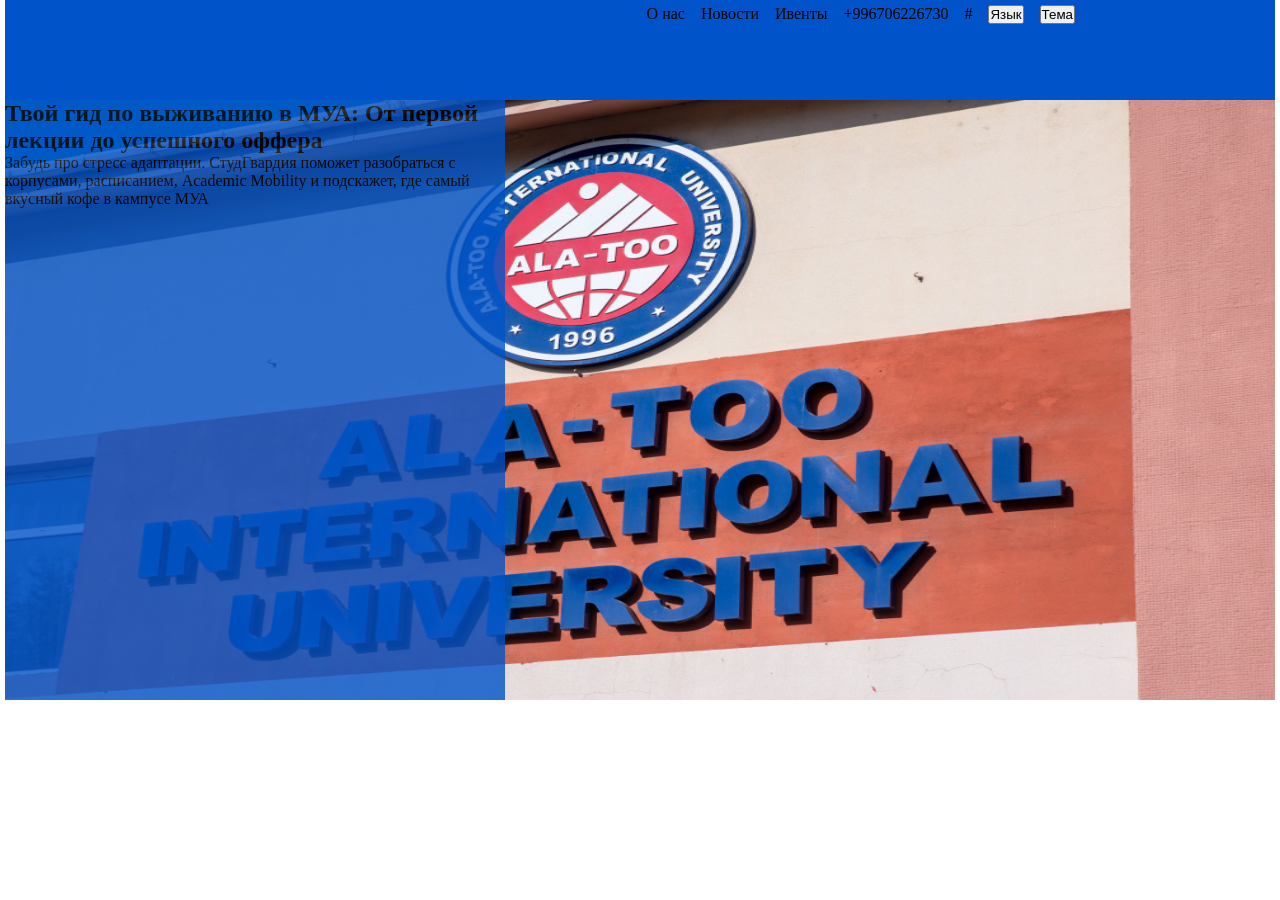
==== index.html @ 165a1d61 "first commit" ====
<!DOCTYPE html>
<html lang="en">
<head>
    <meta charset="UTF-8">
    <meta name="viewport" content="width=device-width, initial-scale=1.0">
    <title>СтудГардия</title>
    <link rel="stylesheet" href="./styles/index.css">
</head>
<body>
    <header class="header" id="header">
        <section class="hero">
            <div class="container">
                <div class="hero__contant">
                    <nav class="hero__nav">
                        <div class="hero__nav--up">
                            <a href="" class="hero__nav--up-a">О нас</a>
                            <a href="" class="hero__nav--up-a">Новости</a>
                            <a href="" class="hero__nav--up-a">Ивенты</a>
                            <a href="" class="hero__nav--up-a">+996706226730</a>
                            <a href="" class="hero__nav--up-a">#</a>  <!-- доработать -->
                            <button class="hero__nav--up-botton">Язык</button> <!-- доработать -->
                            <button class="hero__nav--up-botton">Тема</button> <!-- доработать -->
                        </div>
                        <img src="./assets/media/logos/header__logo.png" alt="logo">  <!-- доработать -->
                        <div class="hero__nav--down">
                            <!-- пока не придумали -->
                        </div>
                    </nav>
                    <div class="hero__main">
                        <img src="./assets/media/images/hero__fone.jpg" alt="hero__photo">
                        <!-- <button class="hero__main-button">#</button> пока не придумали -->
                        <div class="hero__main--left">
                            <h1>Твой гид по выживанию в МУА: От первой лекции до успешного оффера</h1>
                            <p>Забудь про стресс адаптации. СтудГвардия поможет разобраться с корпусами, расписанием, Academic Mobility и подскажет, где самый вкусный кофе в кампусе МУА</p>
                            <h2></h2>  <!-- пока не придумали -->
                        </div>
                    </div>
                </div>
            </div>
        </section>
    </header>
</body>
</html>
---- styles/index.css ----
@import "./reset.css";
@import "./fonts.css";
@import "./root.css"; 
@import "./global.css";
@import "./style.css";
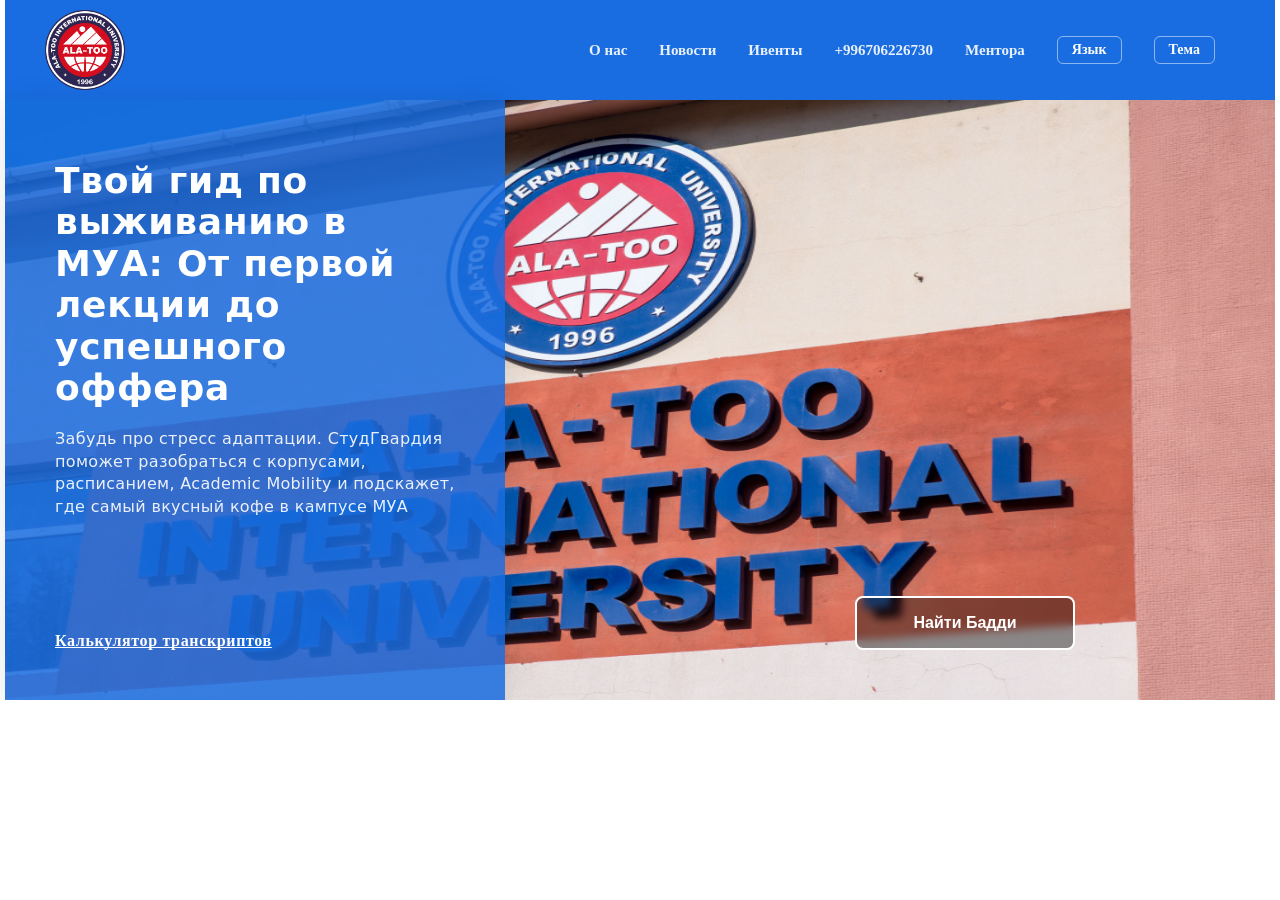
==== commit 43bf7f21: "finish-header" ====
--- a/index.html
+++ b/index.html
@@ -13,26 +13,24 @@
                 <div class="hero__contant">
                     <nav class="hero__nav">
                         <div class="hero__nav--up">
-                            <a href="" class="hero__nav--up-a">О нас</a>
-                            <a href="" class="hero__nav--up-a">Новости</a>
-                            <a href="" class="hero__nav--up-a">Ивенты</a>
-                            <a href="" class="hero__nav--up-a">+996706226730</a>
-                            <a href="" class="hero__nav--up-a">#</a>  <!-- доработать -->
-                            <button class="hero__nav--up-botton">Язык</button> <!-- доработать -->
-                            <button class="hero__nav--up-botton">Тема</button> <!-- доработать -->
+                            <a href="#" class="hero__nav--up-a">О нас</a>
+                            <a href="#" class="hero__nav--up-a">Новости</a>
+                            <a href="#" class="hero__nav--up-a">Ивенты</a>
+                            <a href="#" class="hero__nav--up-a">+996706226730</a>
+                            <a href="#" class="hero__nav--up-a">Ментора</a>  
+                            
+                            <button class="hero__nav--up-button">Язык</button> 
+                            <button class="hero__nav--up-button">Тема</button> 
                         </div>
-                        <img src="./assets/media/logos/header__logo.png" alt="logo">  <!-- доработать -->
-                        <div class="hero__nav--down">
-                            <!-- пока не придумали -->
-                        </div>
+                        <img src="./assets/media/logos/header__logo.png" alt="logo">
                     </nav>
                     <div class="hero__main">
-                        <img src="./assets/media/images/hero__fone.jpg" alt="hero__photo">
-                        <!-- <button class="hero__main-button">#</button> пока не придумали -->
+                        <img src="./assets/media/images/hero__fone.jpg" alt="hero__photo">     
+                        <button class="hero__main-button">Найти Бадди</button>
                         <div class="hero__main--left">
                             <h1>Твой гид по выживанию в МУА: От первой лекции до успешного оффера</h1>
                             <p>Забудь про стресс адаптации. СтудГвардия поможет разобраться с корпусами, расписанием, Academic Mobility и подскажет, где самый вкусный кофе в кампусе МУА</p>
-                            <h2></h2>  <!-- пока не придумали -->
+                            <a href="#">Калькулятор транскриптов</a> 
                         </div>
                     </div>
                 </div>
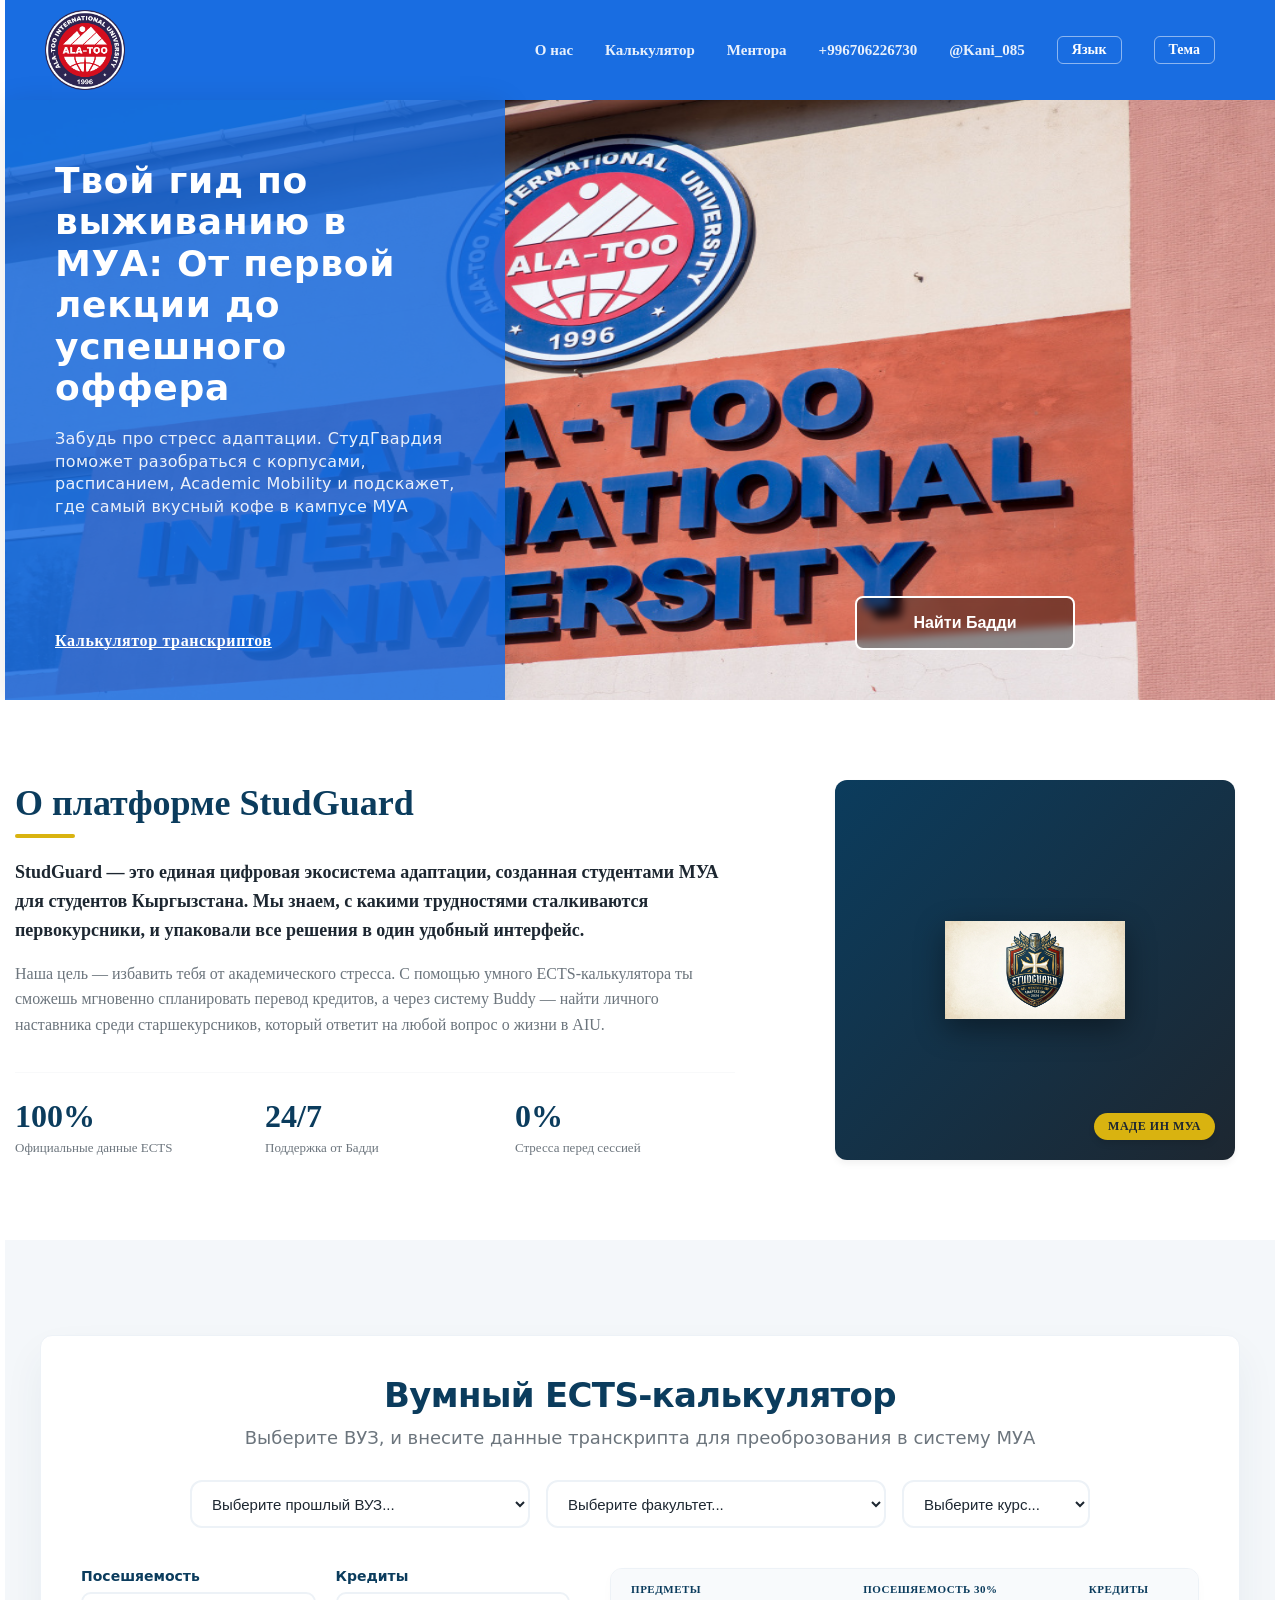
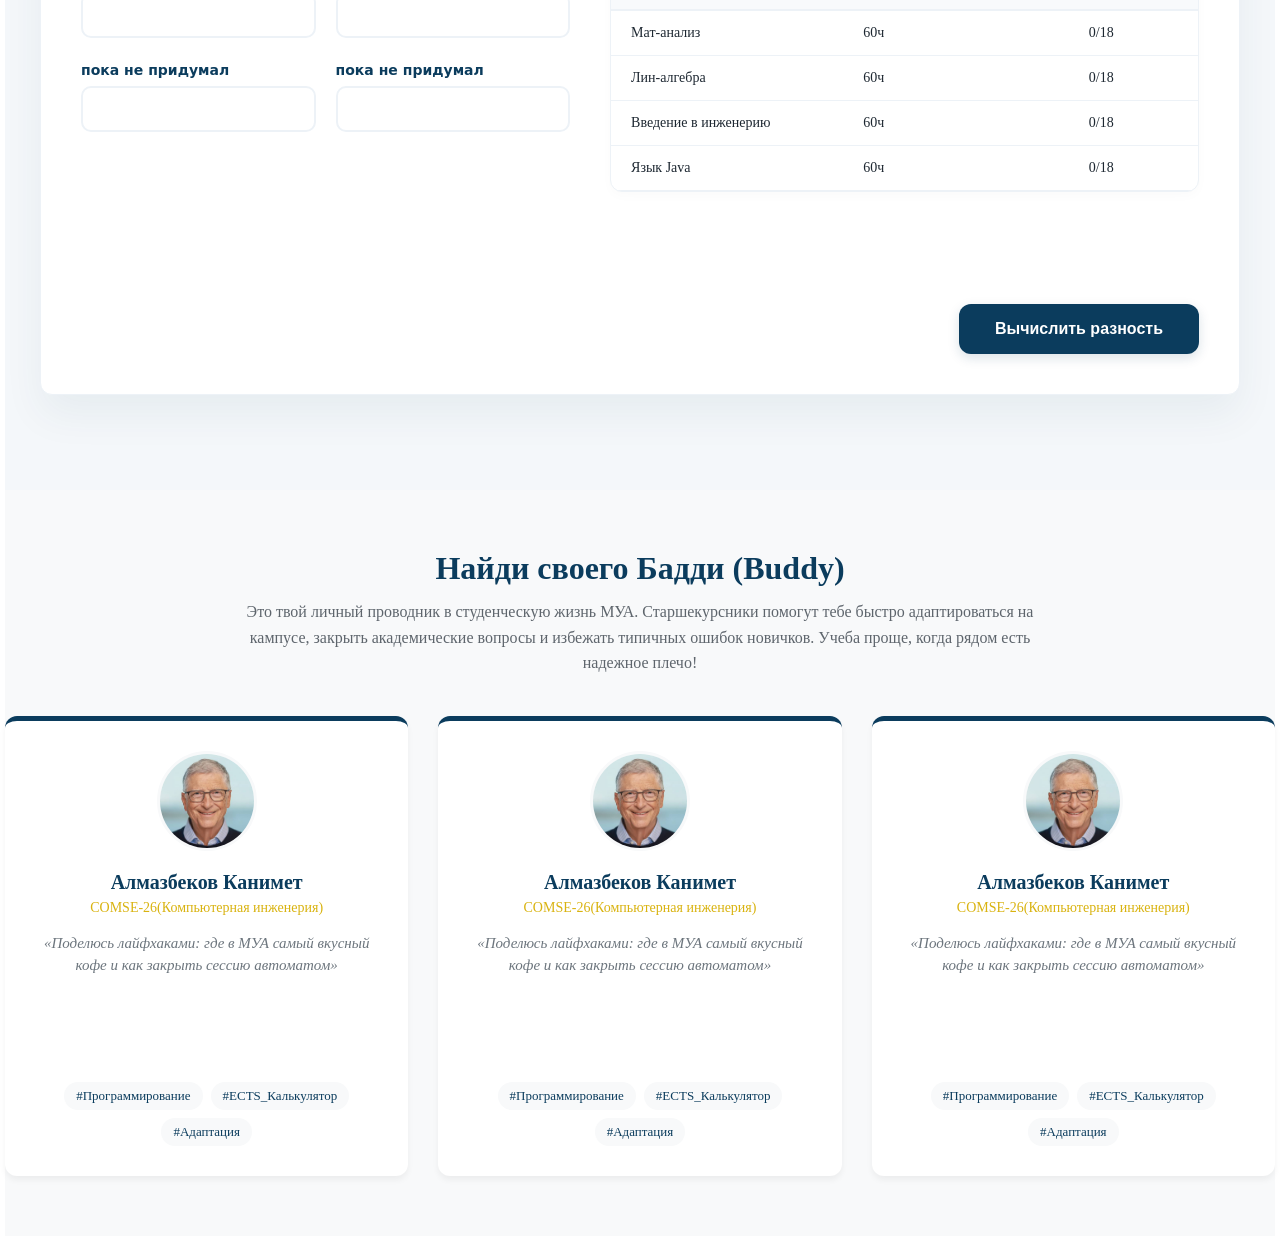
==== commit bcdb21aa: "creat-main" ====
--- a/index.html
+++ b/index.html
@@ -14,10 +14,10 @@
                     <nav class="hero__nav">
                         <div class="hero__nav--up">
                             <a href="#" class="hero__nav--up-a">О нас</a>
-                            <a href="#" class="hero__nav--up-a">Новости</a>
-                            <a href="#" class="hero__nav--up-a">Ивенты</a>
+                            <a href="#" class="hero__nav--up-a">Калькулятор</a>
+                            <a href="#" class="hero__nav--up-a">Ментора</a>
                             <a href="#" class="hero__nav--up-a">+996706226730</a>
-                            <a href="#" class="hero__nav--up-a">Ментора</a>  
+                            <a href="#" class="hero__nav--up-a">@Kani_085</a>  
                             
                             <button class="hero__nav--up-button">Язык</button> 
                             <button class="hero__nav--up-button">Тема</button> 
@@ -37,5 +37,193 @@
             </div>
         </section>
     </header>
+    <main id="main" class="main">
+        <section class="about">
+            <div class="container">
+                <div class="about__content">
+                    <div class="about__info">
+                        <h2>О платформе StudGuard</h2>
+                        <p class="about__subtitle">StudGuard — это единая цифровая экосистема адаптации, созданная студентами МУА для студентов Кыргызстана. Мы знаем, с какими трудностями сталкиваются первокурсники, и упаковали все решения в один удобный интерфейс.</p>                        
+                        <p class="about__text">Наша цель — избавить тебя от академического стресса. С помощью умного ECTS-калькулятора ты сможешь мгновенно спланировать перевод кредитов, а через систему Buddy — найти личного наставника среди старшекурсников, который ответит на любой вопрос о жизни в AIU.</p>
+                        <div class="about__stats">
+                            <div class="about__stat-item">
+                                <span class="about__stat-number">100%</span>
+                                <span class="about__stat-label">Официальные данные ECTS</span>
+                            </div>
+                            <div class="about__stat-item">
+                                <span class="about__stat-number">24/7</span>
+                                <span class="about__stat-label">Поддержка от Бадди</span>
+                            </div>
+                            <div class="about__stat-item">
+                                <span class="about__stat-number">0%</span>
+                                <span class="about__stat-label">Стресса перед сессией</span>
+                            </div>
+                        </div>
+                    </div>
+                    <div class="about__visual">
+                        <div class="about__image-wrapper">
+                            <div class="about__placeholder-icon"><img src="./assets/media/logos/about__logo.jpg" alt="StudGuard__logo"></div>
+                            <span class="about__image-badge">Маде ин МУА</span>
+                        </div>
+                    </div>
+                </div>
+            </div>
+        </section>
+
+        <section class="transfer">
+            <div class="container">
+                <div class="transfer__contant">
+                    <div class="transfer__paper">
+                        <div class="transfer__header">
+                            <h2>Вумный ECTS-калькулятор</h2>
+                            <p>Выберите ВУЗ, и внесите данные транскрипта для преоброзования в систему МУА</p>
+                        </div>
+                        <div class="transfer__university">
+                            <select class="university__select" id="university-select">
+                                <option value="" disabled selected>Выберите прошлый ВУЗ...</option>
+                                <option value="KRSU">Славянский</option>
+                                <option value="KGTU">Политех</option>
+                            </select>
+                            <select class="faculty__select" id="faculty-select">
+                                <option value="" disabled selected>Выберите факультет...</option>
+                                <option value="КБ">Кибер безопастность</option>
+                                <option value="КИ">Компютерная инженерия</option>
+                            </select>
+                            <select class="curs__select" id="curs-select">
+                                <option value="" disabled selected>Выберите курс...</option>
+                                <option value="1">1</option>
+                                <option value="2">2</option>
+                                <option value="3">3</option>
+                                <option value="4">4</option>
+                            </select>
+                        </div>
+                        <div class="transfer__main">
+                            <div class="transfer__input">
+                                <label for="transfer__input-1">
+                                    <input type="text" id="transfer__input-1" class="transfer__input-1">
+                                    <span>Посешяемость</span>
+                                </label>
+                                <label for="transfer__input-2">
+                                    <input type="text" id="transfer__input-2" class="transfer__input-2">
+                                    <span>Кредиты</span>
+                                </label>
+                                <label for="transfer__input-3">
+                                    <input type="text" id="transfer__input-3" class="transfer__input-3">
+                                    <span>пока не придумал</span>
+                                </label>
+                                <label for="transfer__input-4">
+                                    <input type="text" id="transfer__input-4" class="transfer__input-4">
+                                    <span>пока не придумал</span>
+                                </label>
+                            </div>
+                            <div class="transfer__result">
+                                <table> 
+                                    <thead> 
+                                        <tr>
+                                            <th>Предметы</th> 
+                                            <th>Посешяемость 30%</th> 
+                                            <th>Кредиты</th> 
+                                        </tr>
+                                    </thead>
+
+                                    <tbody> 
+                                        <tr> 
+                                            <td>Мат-анализ</td> 
+                                            <td>60ч</td> 
+                                            <td>0/18</td> 
+                                            <!-- <td>GPI</td>  -->
+                                        </tr>
+                                        <tr> 
+                                            <td>Лин-алгебра</td>
+                                            <td>60ч</td>
+                                            <td>0/18</td>
+                                            <!-- <td>GPI</td> -->
+                                        </tr>
+                                        <tr> 
+                                            <td>Введение в инженерию</td>
+                                            <td>60ч</td>
+                                            <td>0/18</td>
+                                            <!-- <td>GPI</td> -->
+                                        </tr>
+                                        <tr> 
+                                            <td>Язык Java</td>
+                                            <td>60ч</td>
+                                            <td>0/18</td>
+                                            <!-- <td>GPI</td> -->
+                                        </tr>
+                                    </tbody>
+                                </table> 
+                            </div>
+                        </div>
+                        <button>Вычислить разность</button>
+                    </div>
+                </div>
+            </div>
+        </section>
+
+        <section class="buddy">
+            <div class="container">
+                <div class="buddy__contant">
+                    <div class="buddy__header">
+                        <h2>Найди своего Бадди (Buddy)</h2>
+                        <p>Это твой личный проводник в студенческую жизнь МУА. Старшекурсники помогут тебе быстро адаптироваться на кампусе, закрыть академические вопросы и избежать типичных ошибок новичков. Учеба проще, когда рядом есть надежное плечо!</p>
+                    </div>
+                    <div class="buddy__main">
+                        <div class="buddy__cards">
+                            <article class="buddy__card-1">
+                                <img src="./assets/media/images/buddy__card-human.jpg" alt="Buuddy">
+                                <h3>Алмазбеков Канимет</h3>
+                                <p class="buddy__card-faculty">COMSE-26(Компьютерная инженерия)</p>
+                                <p class="buddy__card-p">«Поделюсь лайфхаками: где в МУА самый вкусный кофе и как закрыть сессию автоматом»</p>
+                                <ul>
+                                    <li>#Программирование</li>
+                                    <li>#ECTS_Калькулятор</li>
+                                    <li>#Адаптация</li>
+                                </ul>
+                            </article>
+                            <article class="buddy__card-2">
+                                <img src="./assets/media/images/buddy__card-human.jpg" alt="Buuddy">
+                                <h3>Алмазбеков Канимет</h3>
+                                <p class="buddy__card-faculty">COMSE-26(Компьютерная инженерия)</p>
+                                <p class="buddy__card-p">«Поделюсь лайфхаками: где в МУА самый вкусный кофе и как закрыть сессию автоматом»</p>
+                                <ul>
+                                    <li>#Программирование</li>
+                                    <li>#ECTS_Калькулятор</li>
+                                    <li>#Адаптация</li>
+                                </ul>
+                            </article>
+                            <article class="buddy__card-3">
+                                <img src="./assets/media/images/buddy__card-human.jpg" alt="Buuddy">
+                                <h3>Алмазбеков Канимет</h3>
+                                <p class="buddy__card-faculty">COMSE-26(Компьютерная инженерия)</p>
+                                <p class="buddy__card-p">«Поделюсь лайфхаками: где в МУА самый вкусный кофе и как закрыть сессию автоматом»</p>
+                                <ul>
+                                    <li>#Программирование</li>
+                                    <li>#ECTS_Калькулятор</li>
+                                    <li>#Адаптация</li>
+                                </ul>
+                            </article>
+                        </div>
+                    </div>
+                </div>
+            </div>
+        </section>
+
+        <section class="">
+            <div class="container">
+                <div class="###__contant">
+
+                </div>
+            </div>
+        </section>
+
+        <section class="">
+            <div class="container">
+                <div class="###__contant">
+
+                </div>
+            </div>
+        </section>
+    </main>
 </body>
 </html>
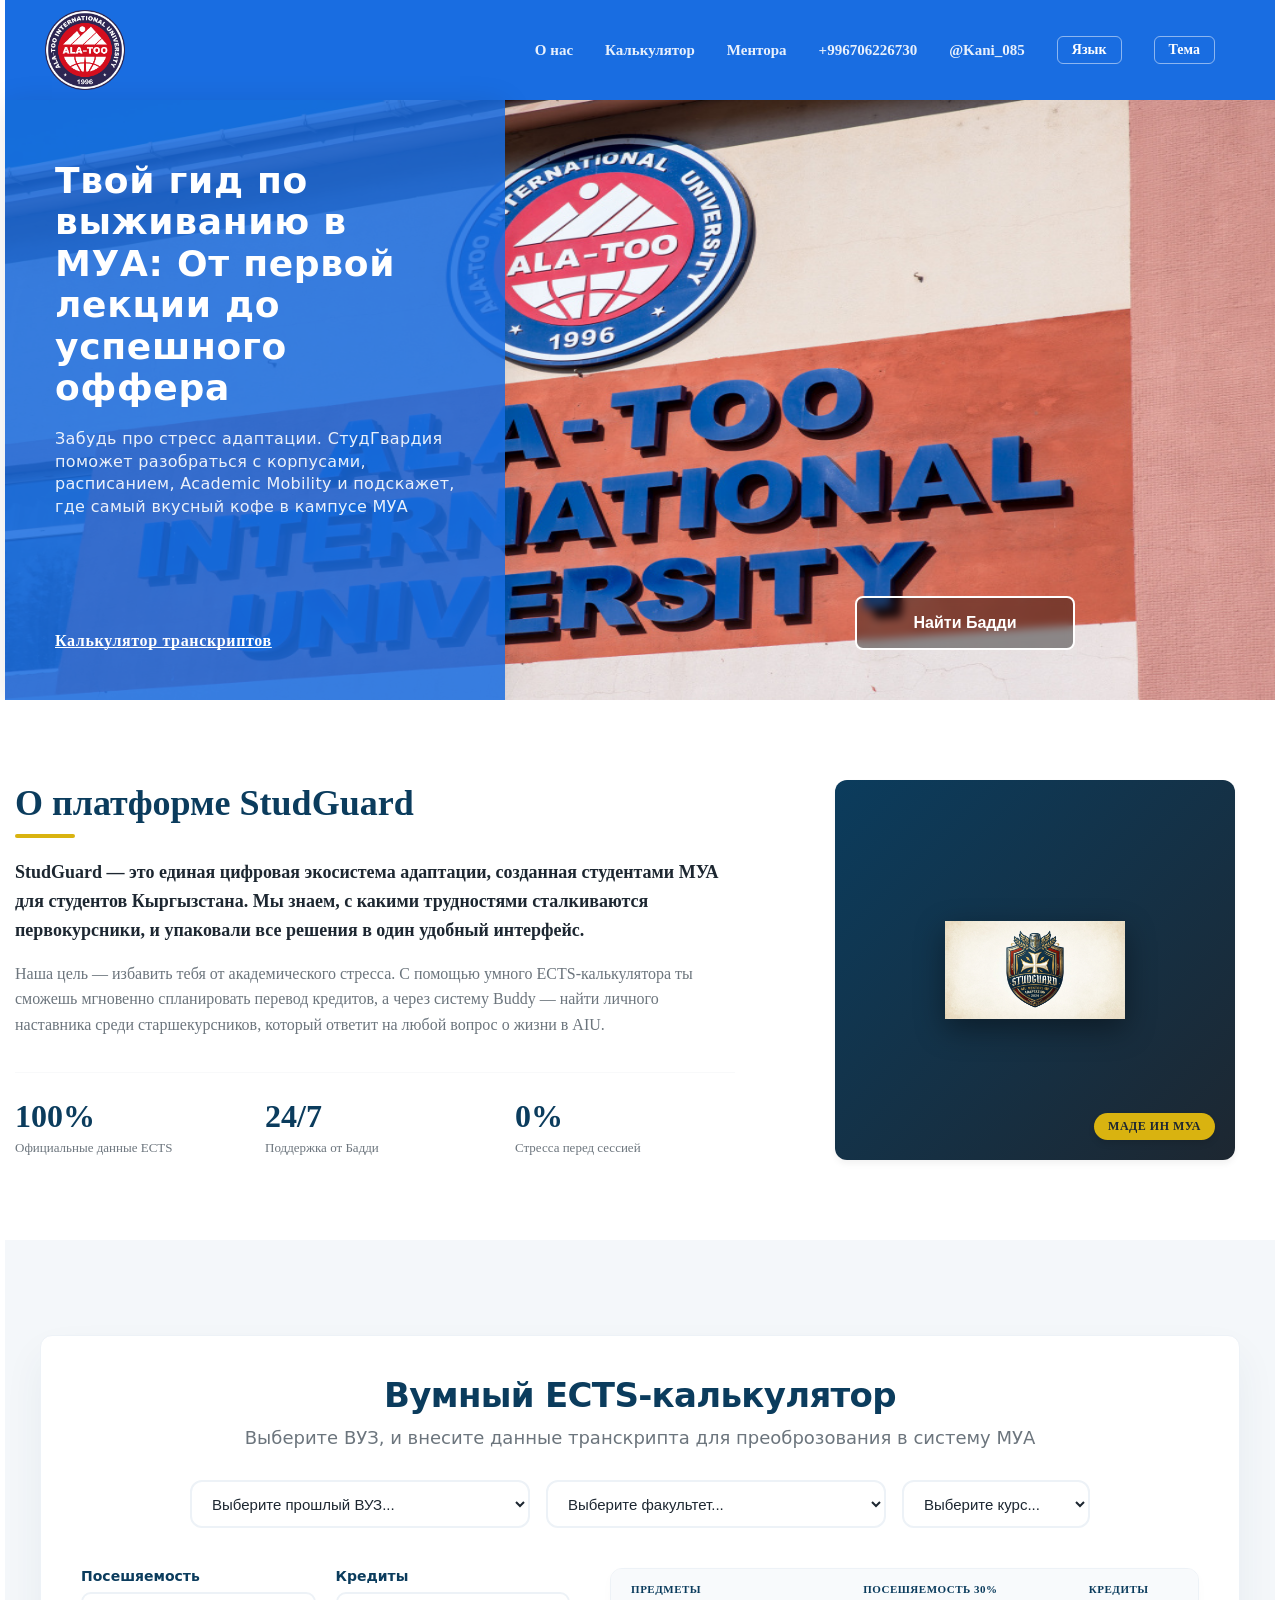
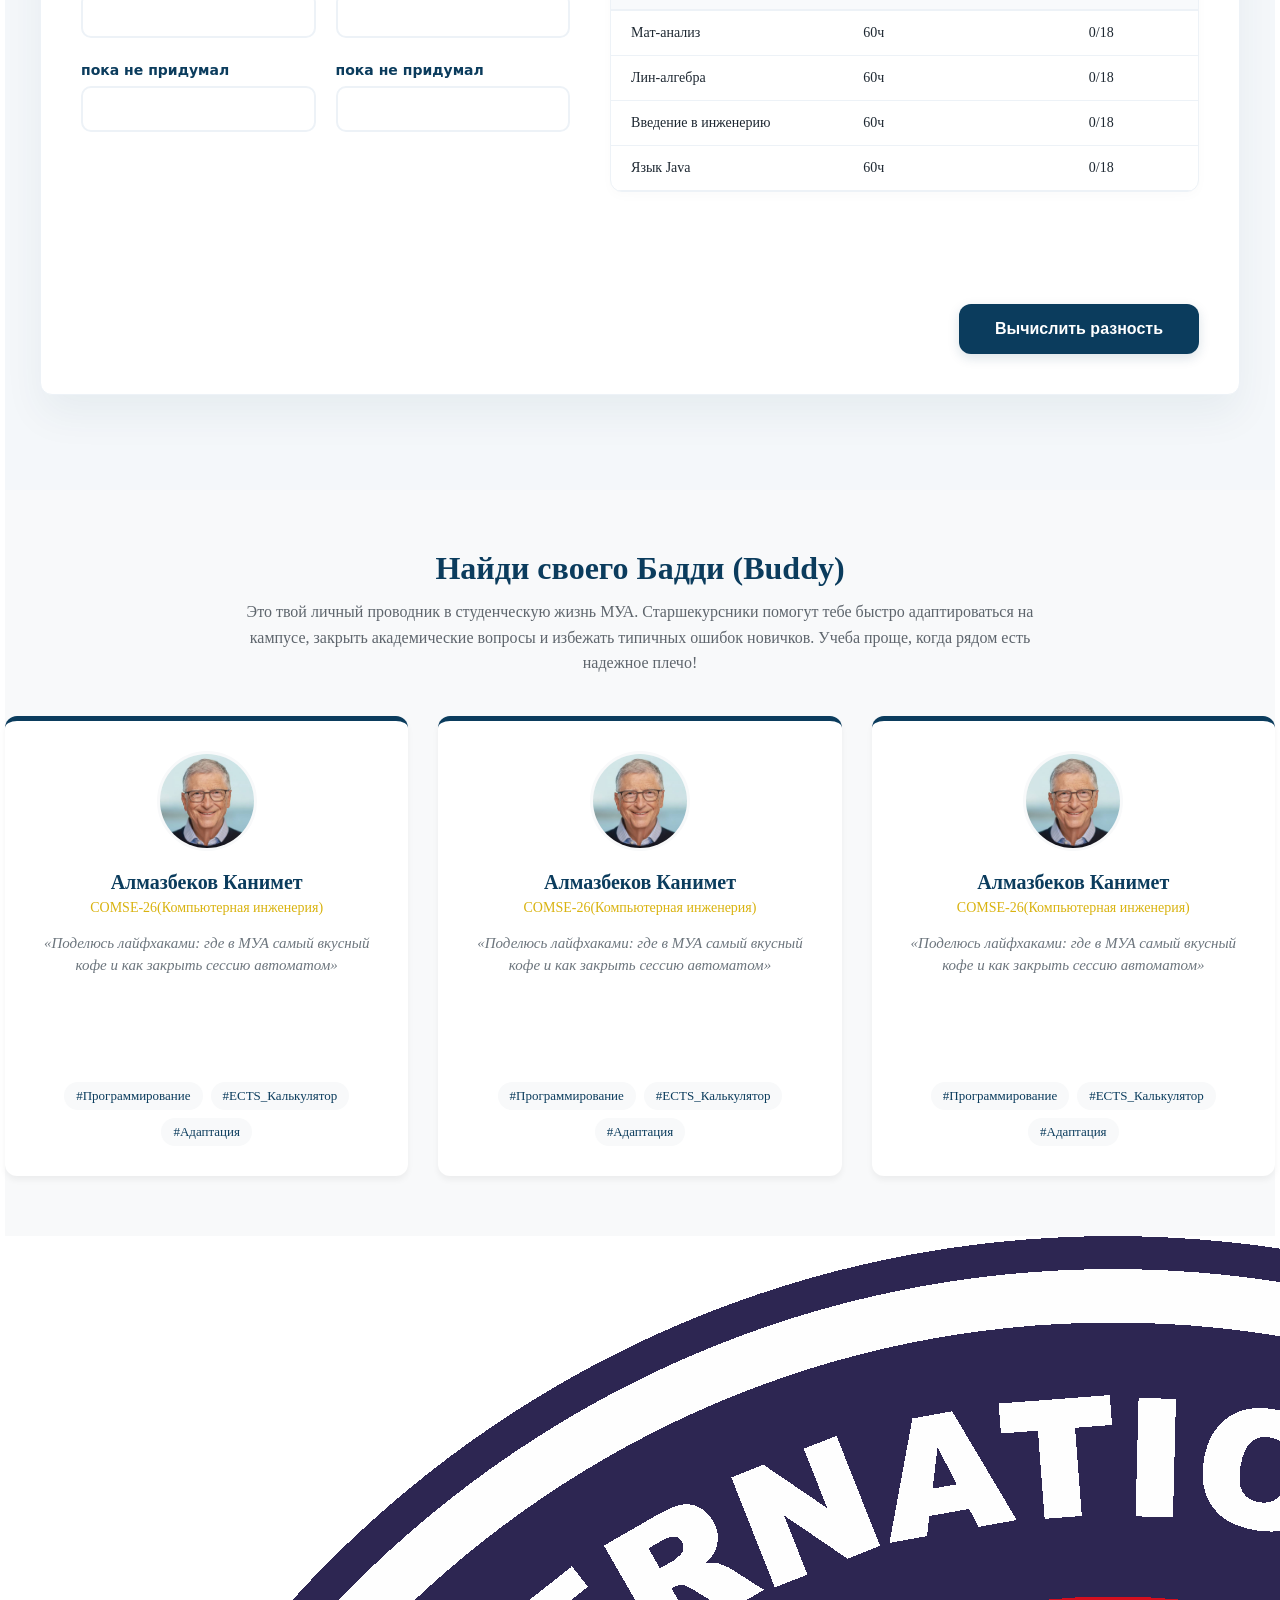
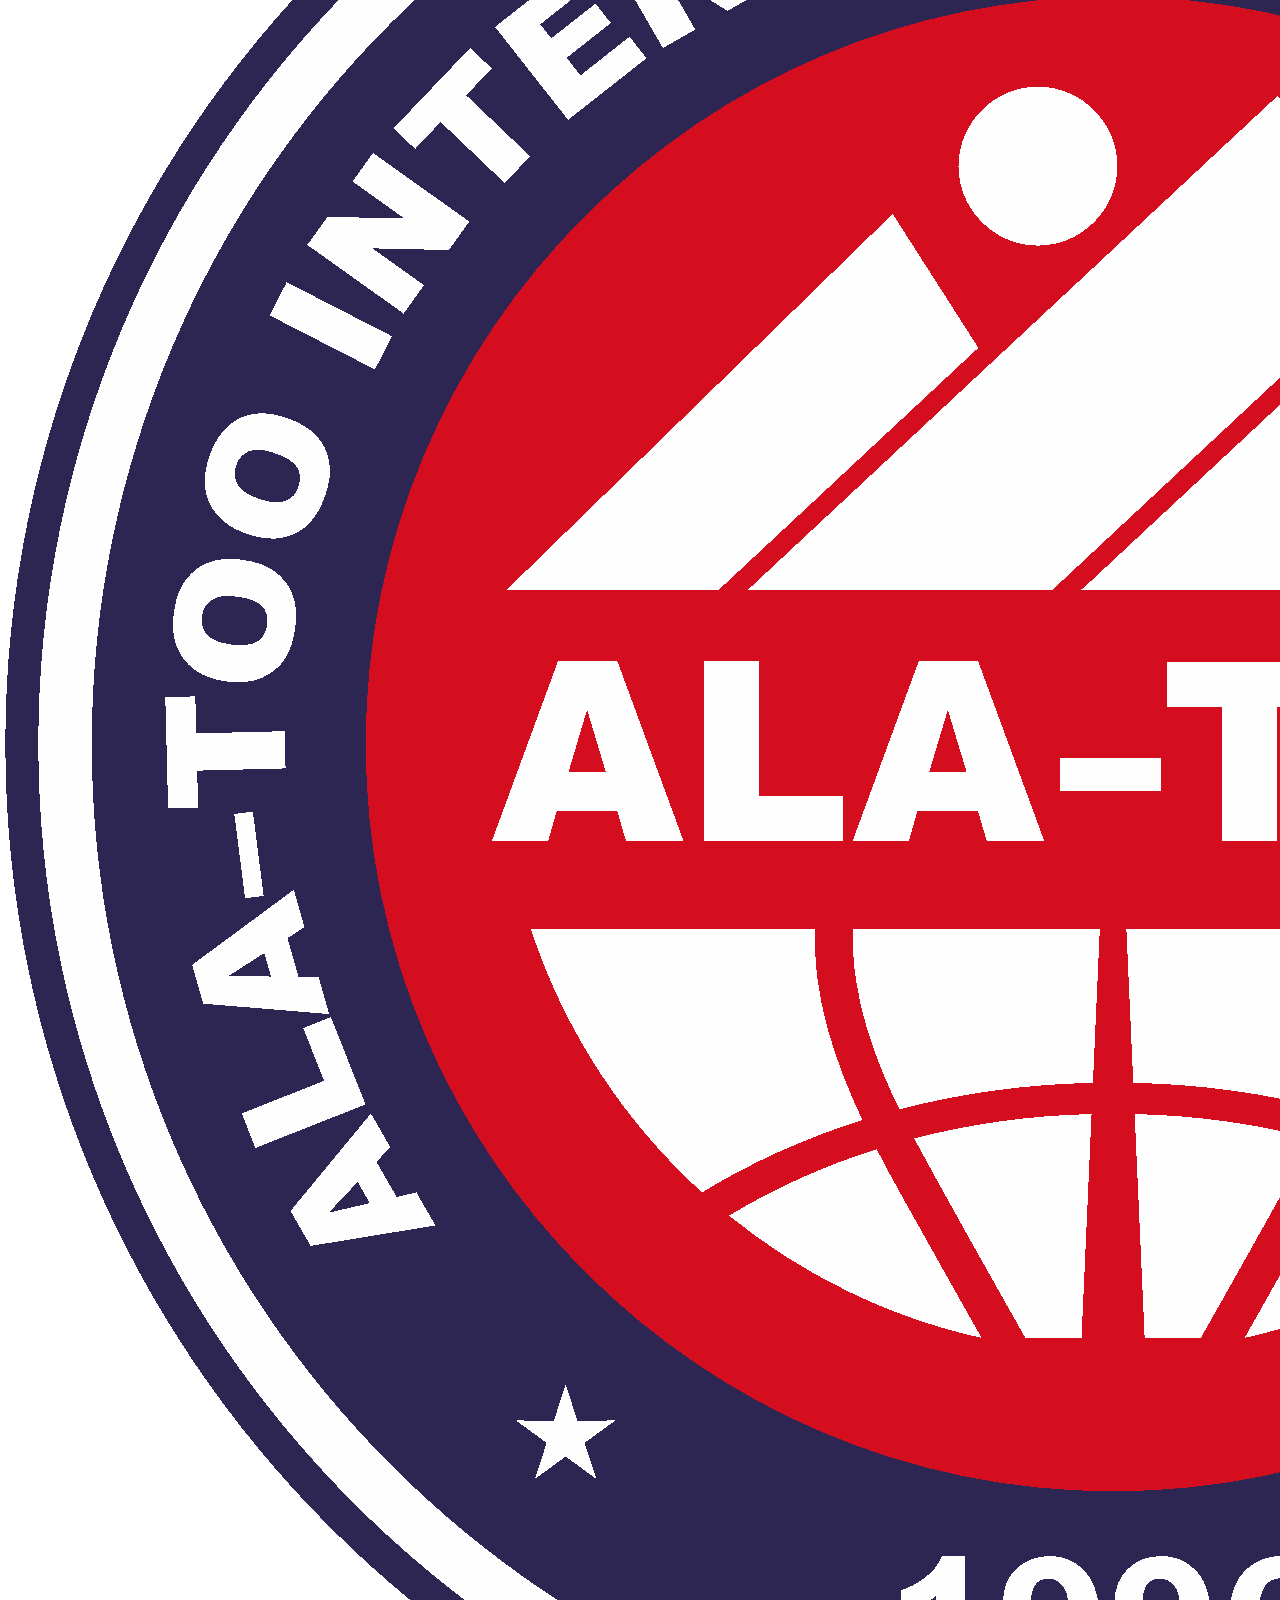
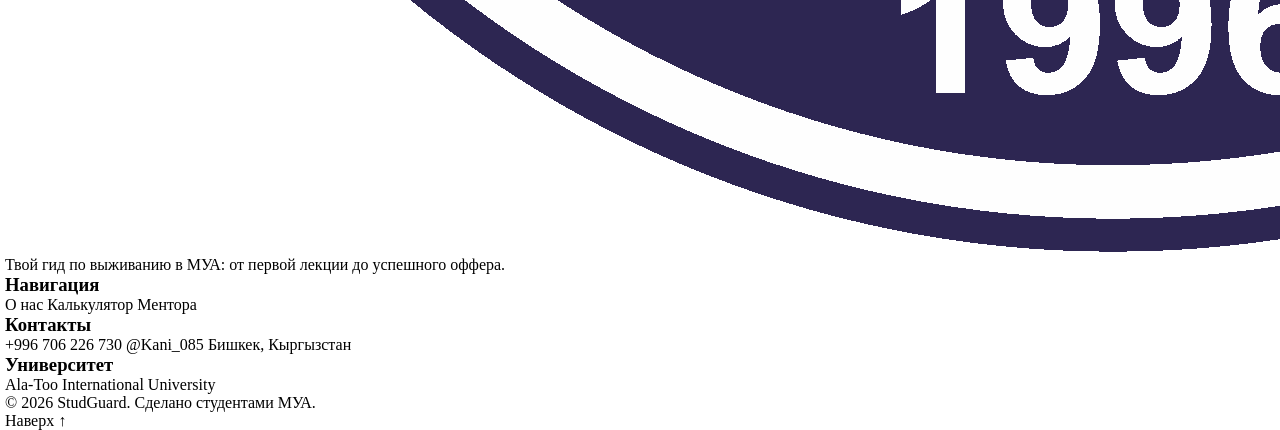
==== commit e3c56057: "Add footer section with navigation and contacts" ====
--- a/index.html
+++ b/index.html
@@ -225,5 +225,39 @@
             </div>
         </section>
     </main>
+    <footer class="footer" id="footer">
+        <div class="container">
+            <div class="footer__contant">
+               <div class="footer__brand">
+                   <img src="./assets/media/logos/header__logo.png" alt="StudGuard logo" class="footer__logo">
+                   <p class="footer__slogan">Твой гид по выживанию в МУА: от первой лекции до успешного оффера.</p>
+               </div>
+
+                <nav class="footer__nav">
+                    <h3 class="footer__title">Навигация</h3>
+                    <a href="#" class="footer__link">О нас</a>
+                    <a href="#" class="footer__link">Калькулятор</a>
+                    <a href="#" class="footer__link">Ментора</a>
+                </nav>
+
+                <div class="footer__contacts">
+                    <h3 class="footer__title">Контакты</h3>
+                    <a href="tel:+996706226730" class="footer__link">+996 706 226 730</a>
+                    <a href="https://t.me/Kani_085" class="footer__link" target="_blank" rel="noopener">@Kani_085</a>
+                    <span class="footer__text">Бишкек, Кыргызстан</span>
+                </div>
+
+                <div class="footer__university">
+                    <h3 class="footer__title">Университет</h3>
+                    <a href="https://alatoo.edu.kg" class="footer__link" target="_blank" rel="noopener">Ala-Too International University</a>
+                </div>
+            </div>
+
+            <div class="footer__bottom">
+                <p>© 2026 StudGuard. Сделано студентами МУА.</p>
+                <a href="#header" class="footer__link">Наверх ↑</a>
+            </div>
+        </div>
+    </footer>
 </body>
-</html>+</html>
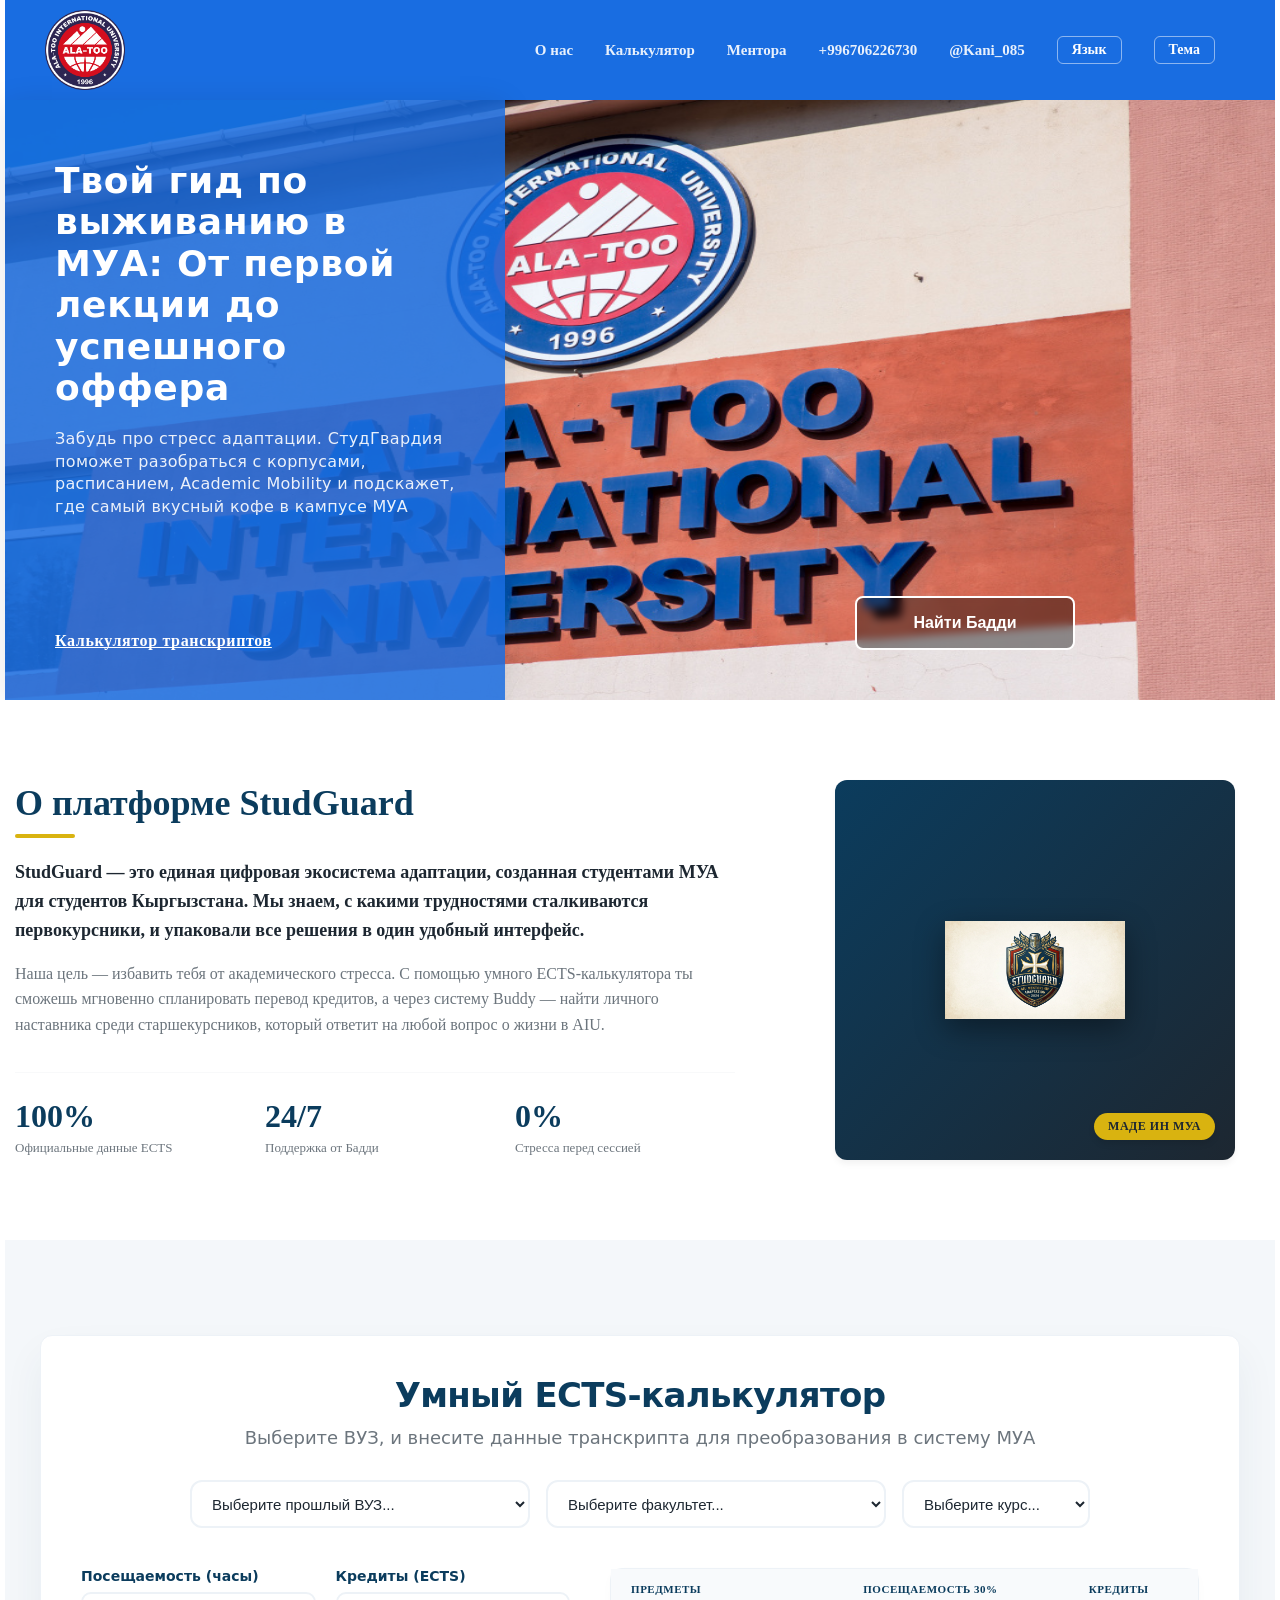
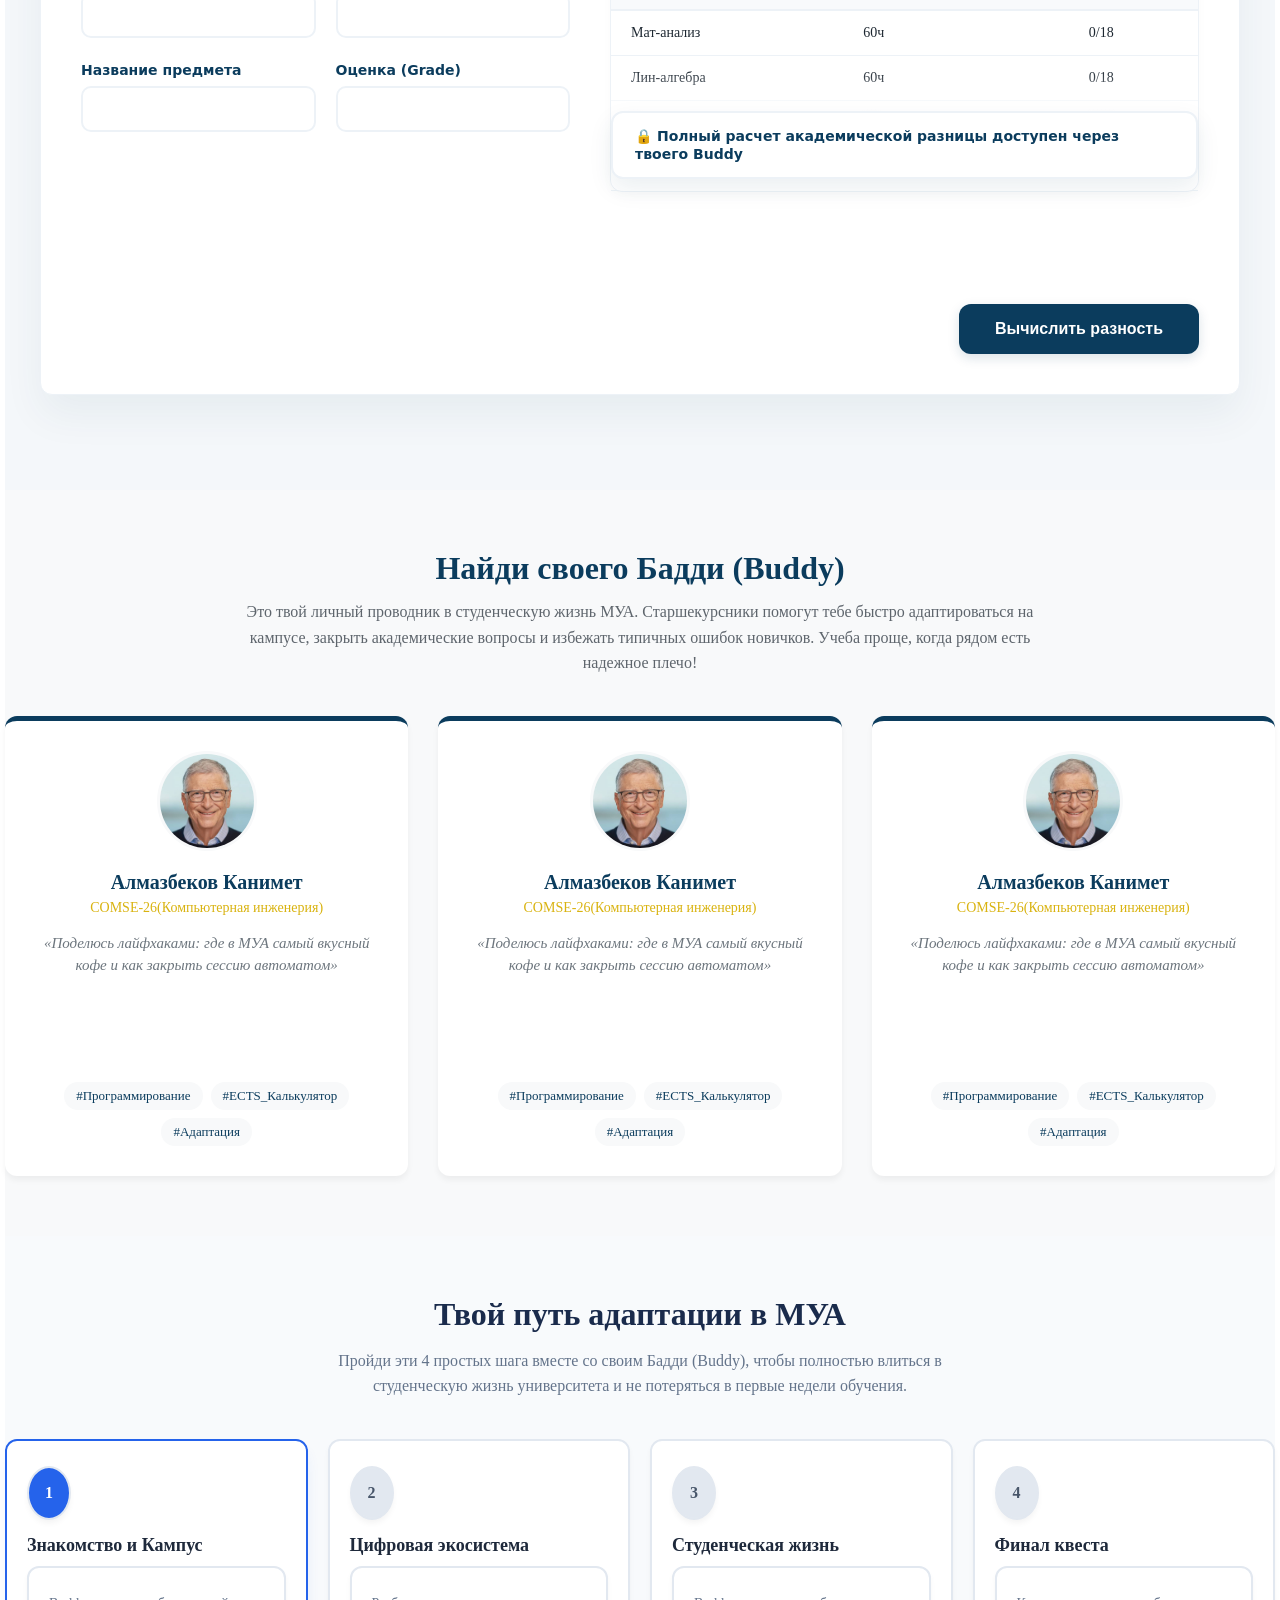
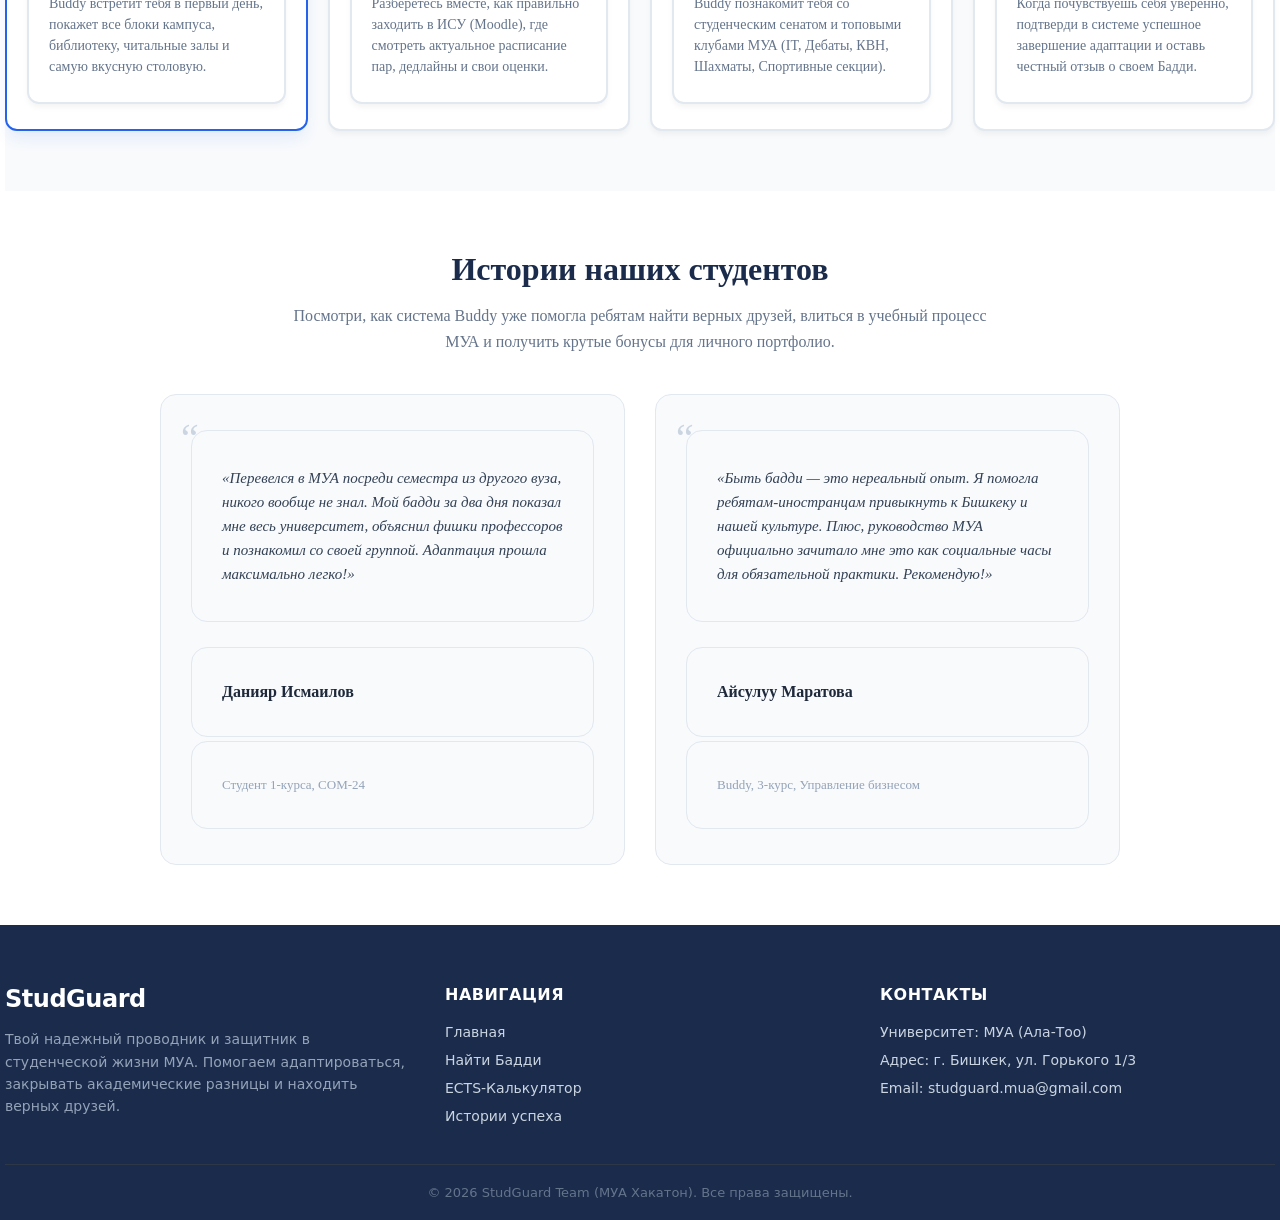
==== commit ff6b58b7: "finish" ====
--- a/index.html
+++ b/index.html
@@ -75,8 +75,8 @@
                 <div class="transfer__contant">
                     <div class="transfer__paper">
                         <div class="transfer__header">
-                            <h2>Вумный ECTS-калькулятор</h2>
-                            <p>Выберите ВУЗ, и внесите данные транскрипта для преоброзования в систему МУА</p>
+                            <h2>Умный ECTS-калькулятор</h2>
+                            <p>Выберите ВУЗ, и внесите данные транскрипта для преобразования в систему МУА</p>
                         </div>
                         <div class="transfer__university">
                             <select class="university__select" id="university-select">
@@ -86,8 +86,8 @@
                             </select>
                             <select class="faculty__select" id="faculty-select">
                                 <option value="" disabled selected>Выберите факультет...</option>
-                                <option value="КБ">Кибер безопастность</option>
-                                <option value="КИ">Компютерная инженерия</option>
+                                <option value="КБ">Кибербезопасность</option>
+                                <option value="КИ">Компьютерная инженерия</option>
                             </select>
                             <select class="curs__select" id="curs-select">
                                 <option value="" disabled selected>Выберите курс...</option>
@@ -101,19 +101,19 @@
                             <div class="transfer__input">
                                 <label for="transfer__input-1">
                                     <input type="text" id="transfer__input-1" class="transfer__input-1">
-                                    <span>Посешяемость</span>
+                                    <span>Посещаемость (часы)</span>
                                 </label>
                                 <label for="transfer__input-2">
                                     <input type="text" id="transfer__input-2" class="transfer__input-2">
-                                    <span>Кредиты</span>
+                                    <span>Кредиты (ECTS)</span>
                                 </label>
                                 <label for="transfer__input-3">
                                     <input type="text" id="transfer__input-3" class="transfer__input-3">
-                                    <span>пока не придумал</span>
+                                    <span>Название предмета</span>
                                 </label>
                                 <label for="transfer__input-4">
                                     <input type="text" id="transfer__input-4" class="transfer__input-4">
-                                    <span>пока не придумал</span>
+                                    <span>Оценка (Grade)</span>
                                 </label>
                             </div>
                             <div class="transfer__result">
@@ -121,7 +121,7 @@
                                     <thead> 
                                         <tr>
                                             <th>Предметы</th> 
-                                            <th>Посешяемость 30%</th> 
+                                            <th>Посещаемость 30%</th> 
                                             <th>Кредиты</th> 
                                         </tr>
                                     </thead>
@@ -131,28 +131,33 @@
                                             <td>Мат-анализ</td> 
                                             <td>60ч</td> 
                                             <td>0/18</td> 
-                                            <!-- <td>GPI</td>  -->
                                         </tr>
                                         <tr> 
                                             <td>Лин-алгебра</td>
                                             <td>60ч</td>
                                             <td>0/18</td>
-                                            <!-- <td>GPI</td> -->
-                                        </tr>
-                                        <tr> 
+                                        </tr>
+                                        <!-- Добавили класс для эффекта размытия скрытых данных -->
+                                        <tr class="transfer__row-blur"> 
                                             <td>Введение в инженерию</td>
                                             <td>60ч</td>
                                             <td>0/18</td>
-                                            <!-- <td>GPI</td> -->
-                                        </tr>
-                                        <tr> 
+                                        </tr>
+                                        <tr class="transfer__row-blur"> 
                                             <td>Язык Java</td>
                                             <td>60ч</td>
                                             <td>0/18</td>
-                                            <!-- <td>GPI</td> -->
                                         </tr>
                                     </tbody>
                                 </table> 
+
+                                <!-- Тот самый контролируемый замок внутри твоего блока результата -->
+                                <div class="transfer__lock">
+                                    <div class="transfer__lock-box">
+                                        <span>🔒 Полный расчет академической разницы доступен через твоего Buddy</span>
+                                    </div>
+                                </div>
+
                             </div>
                         </div>
                         <button>Вычислить разность</button>
@@ -209,55 +214,97 @@
             </div>
         </section>
 
-        <section class="">
-            <div class="container">
-                <div class="###__contant">
-
-                </div>
-            </div>
-        </section>
-
-        <section class="">
-            <div class="container">
-                <div class="###__contant">
-
+        <section class="roadmap">
+            <div class="container">
+                <div class="roadmap__contant">
+                    <div class="roadmap__header">
+                        <h2>Твой путь адаптации в МУА</h2>
+                        <p>Пройди эти 4 простых шага вместе со своим Бадди (Buddy), чтобы полностью влиться в студенческую жизнь университета и не потеряться в первые недели обучения.</p>
+                    </div>
+                    <div class="roadmap__main">
+                        <div class="roadmap__cards">
+                            <article class="roadmap__card-1">
+                                <div class="roadmap__card-number">1</div>
+                                <h3>Знакомство и Кампус</h3>
+                                <p class="roadmap__card-p">Buddy встретит тебя в первый день, покажет все блоки кампуса, библиотеку, читальные залы и самую вкусную столовую.</p>
+                            </article>
+                            <article class="roadmap__card-2">
+                                <div class="roadmap__card-number">2</div>
+                                <h3>Цифровая экосистема</h3>
+                                <p class="roadmap__card-p">Разберетесь вместе, как правильно заходить в ИСУ (Moodle), где смотреть актуальное расписание пар, дедлайны и свои оценки.</p>
+                            </article>
+                            <article class="roadmap__card-3">
+                                <div class="roadmap__card-number">3</div>
+                                <h3>Студенческая жизнь</h3>
+                                <p class="roadmap__card-p">Buddy познакомит тебя со студенческим сенатом и топовыми клубами МУА (IT, Дебаты, КВН, Шахматы, Спортивные секции).</p>
+                            </article>
+                            <article class="roadmap__card-4">
+                                <div class="roadmap__card-number">4</div>
+                                <h3>Финал квеста</h3>
+                                <p class="roadmap__card-p">Когда почувствуешь себя уверенно, подтверди в системе успешное завершение адаптации и оставь честный отзыв о своем Бадди.</p>
+                            </article>
+                        </div>
+                    </div>
+                </div>
+            </div>
+        </section>
+
+        <section class="reviews">
+            <div class="container">
+                <div class="reviews__contant">
+                    <div class="reviews__header">
+                        <h2>Истории наших студентов</h2>
+                        <p>Посмотри, как система Buddy уже помогла ребятам найти верных друзей, влиться в учебный процесс МУА и получить крутые бонусы для личного портфолио.</p>
+                    </div>
+                    <div class="reviews__main">
+                        <div class="reviews__cards">
+                            <article class="reviews__card-1">
+                                <p class="reviews__card-text">«Перевелся в МУА посреди семестра из другого вуза, никого вообще не знал. Мой бадди за два дня показал мне весь университет, объяснил фишки профессоров и познакомил со своей группой. Адаптация прошла максимально легко!»</p>
+                                <h3 class="reviews__card-name">Данияр Исмаилов</h3>
+                                <p class="reviews__card-role">Студент 1-курса, COM-24</p>
+                            </article>
+                            <article class="reviews__card-2">
+                                <p class="reviews__card-text">«Быть бадди — это нереальный опыт. Я помогла ребятам-иностранцам привыкнуть к Бишкеку и нашей культуре. Плюс, руководство МУА официально зачитало мне это как социальные часы для обязательной практики. Рекомендую!»</p>
+                                <h3 class="reviews__card-name">Айсулуу Маратова</h3>
+                                <p class="reviews__card-role">Buddy, 3-курс, Управление бизнесом</p>
+                            </article>
+                        </div>
+                    </div>
                 </div>
             </div>
         </section>
     </main>
-    <footer class="footer" id="footer">
+    <footer class="footer">
         <div class="container">
             <div class="footer__contant">
-               <div class="footer__brand">
-                   <img src="./assets/media/logos/header__logo.png" alt="StudGuard logo" class="footer__logo">
-                   <p class="footer__slogan">Твой гид по выживанию в МУА: от первой лекции до успешного оффера.</p>
-               </div>
-
-                <nav class="footer__nav">
-                    <h3 class="footer__title">Навигация</h3>
-                    <a href="#" class="footer__link">О нас</a>
-                    <a href="#" class="footer__link">Калькулятор</a>
-                    <a href="#" class="footer__link">Ментора</a>
-                </nav>
-
-                <div class="footer__contacts">
-                    <h3 class="footer__title">Контакты</h3>
-                    <a href="tel:+996706226730" class="footer__link">+996 706 226 730</a>
-                    <a href="https://t.me/Kani_085" class="footer__link" target="_blank" rel="noopener">@Kani_085</a>
-                    <span class="footer__text">Бишкек, Кыргызстан</span>
-                </div>
-
-                <div class="footer__university">
-                    <h3 class="footer__title">Университет</h3>
-                    <a href="https://alatoo.edu.kg" class="footer__link" target="_blank" rel="noopener">Ala-Too International University</a>
-                </div>
-            </div>
-
-            <div class="footer__bottom">
-                <p>© 2026 StudGuard. Сделано студентами МУА.</p>
-                <a href="#header" class="footer__link">Наверх ↑</a>
+                <div class="footer__main">
+                    <div class="footer__info">
+                        <h3 class="footer__title">StudGuard</h3>
+                        <p class="footer__desc">Твой надежный проводник и защитник в студенческой жизни МУА. Помогаем адаптироваться, закрывать академические разницы и находить верных друзей.</p>
+                    </div>
+                    <div class="footer__links">
+                        <h4>Навигация</h4>
+                        <ul>
+                            <li><a href="#">Главная</a></li>
+                            <li><a href="#">Найти Бадди</a></li>
+                            <li><a href="#">ECTS-Калькулятор</a></li>
+                            <li><a href="#">Истории успеха</a></li>
+                        </ul>
+                    </div>
+                     <div class="footer__contacts">
+                        <h4>Контакты</h4>
+                        <ul>
+                            <li>Университет: МУА (Ала-Тоо)</li>
+                            <li>Адрес: г. Бишкек, ул. Горького 1/3</li>
+                            <li>Email: studguard.mua@gmail.com</li>
+                           </ul>
+                    </div>
+                </div>
+                <div class="footer__bottom">
+                    <p>&copy; 2026 StudGuard Team (МУА Хакатон). Все права защищены.</p>
+                </div>
             </div>
         </div>
     </footer>
 </body>
-</html>
+</html>
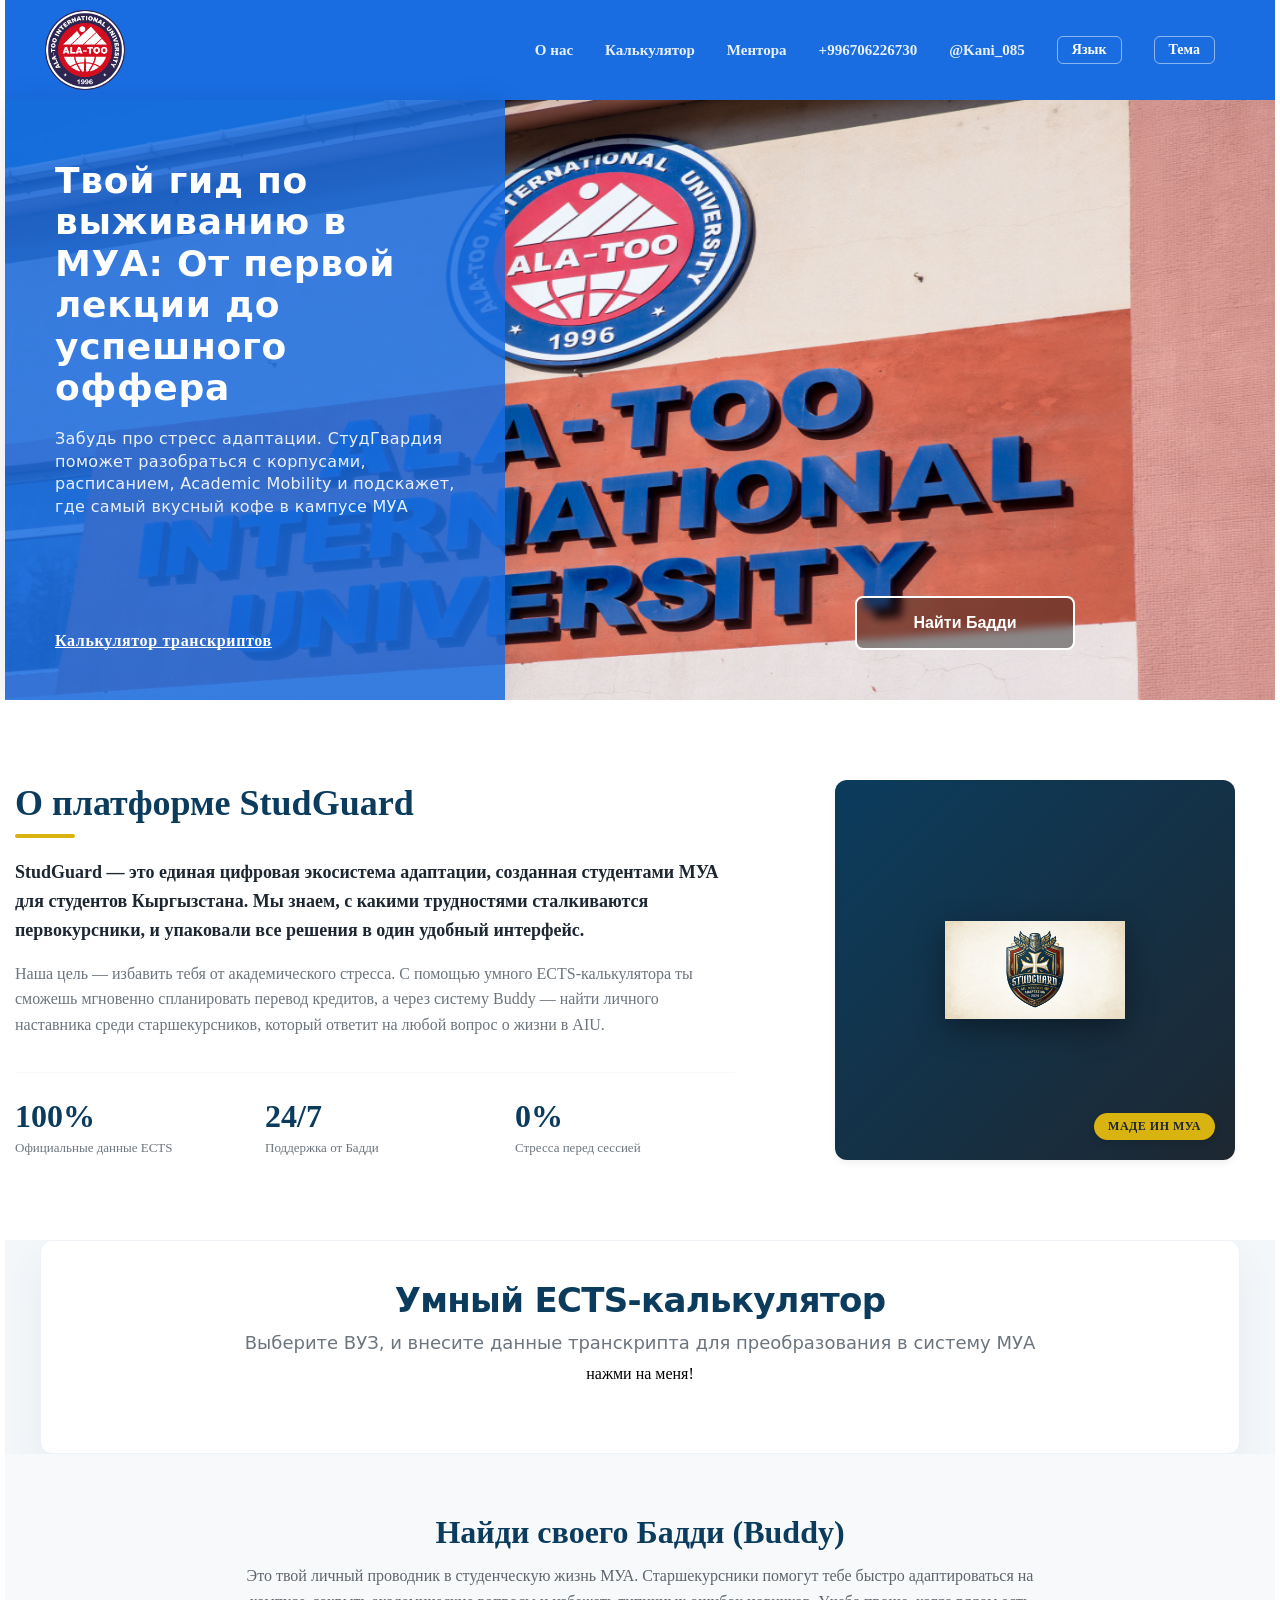
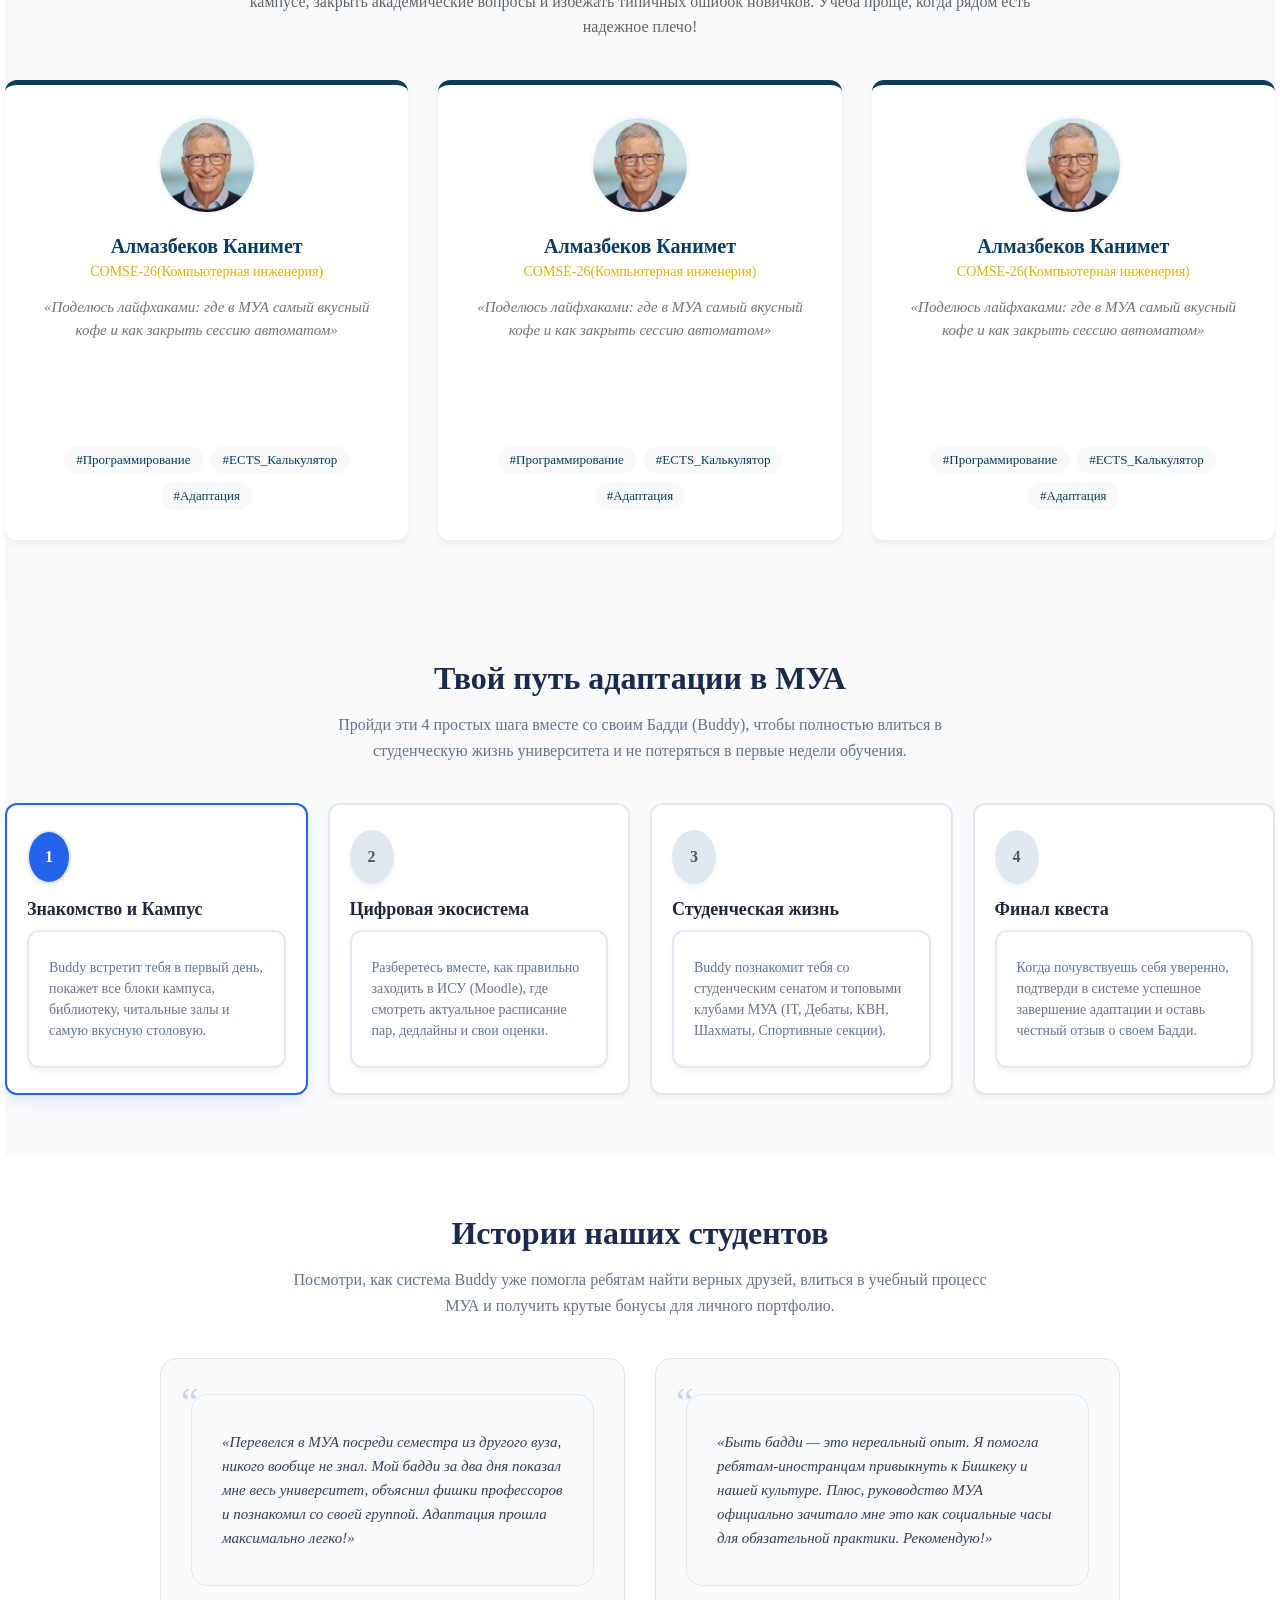
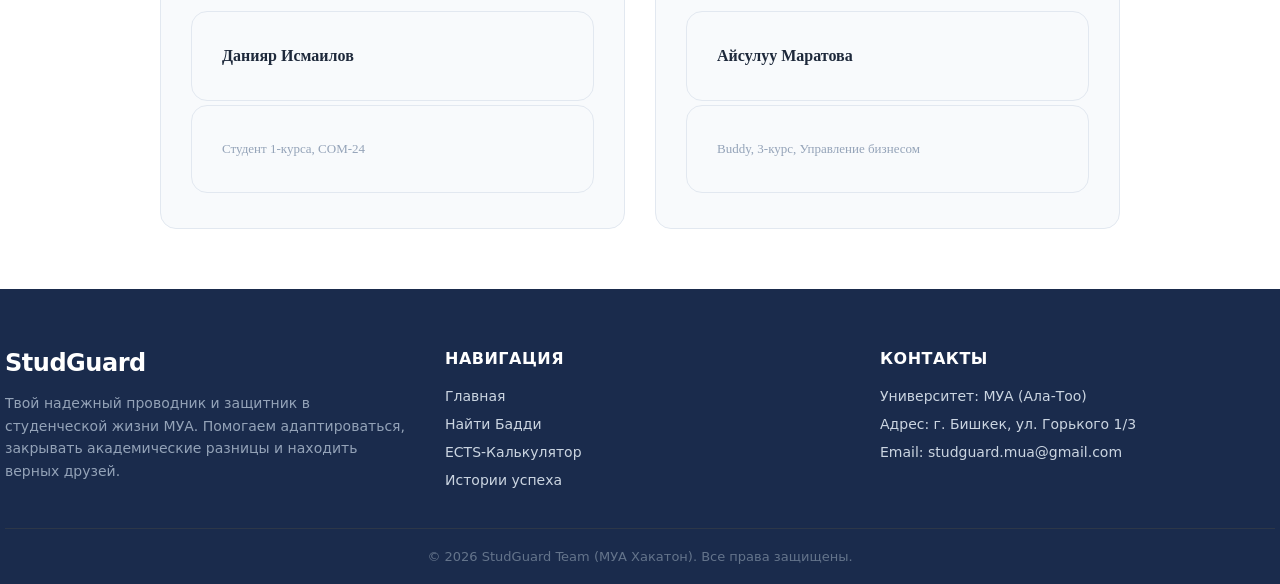
==== commit 1a8407de: "feat: add calculator section base" ====
--- a/index.html
+++ b/index.html
@@ -14,7 +14,7 @@
                     <nav class="hero__nav">
                         <div class="hero__nav--up">
                             <a href="#" class="hero__nav--up-a">О нас</a>
-                            <a href="#" class="hero__nav--up-a">Калькулятор</a>
+                            <a href="./calc.html" class="hero__nav--up-a" target="_blank">Калькулятор</a>
                             <a href="#" class="hero__nav--up-a">Ментора</a>
                             <a href="#" class="hero__nav--up-a">+996706226730</a>
                             <a href="#" class="hero__nav--up-a">@Kani_085</a>  
@@ -70,97 +70,15 @@
             </div>
         </section>
 
-        <section class="transfer">
-            <div class="container">
-                <div class="transfer__contant">
-                    <div class="transfer__paper">
-                        <div class="transfer__header">
+        <section class="calc">
+            <div class="container">
+                <div class="calc__contant">
+                    <div class="calc__paper">
+                        <div class="calc__header">
                             <h2>Умный ECTS-калькулятор</h2>
                             <p>Выберите ВУЗ, и внесите данные транскрипта для преобразования в систему МУА</p>
-                        </div>
-                        <div class="transfer__university">
-                            <select class="university__select" id="university-select">
-                                <option value="" disabled selected>Выберите прошлый ВУЗ...</option>
-                                <option value="KRSU">Славянский</option>
-                                <option value="KGTU">Политех</option>
-                            </select>
-                            <select class="faculty__select" id="faculty-select">
-                                <option value="" disabled selected>Выберите факультет...</option>
-                                <option value="КБ">Кибербезопасность</option>
-                                <option value="КИ">Компьютерная инженерия</option>
-                            </select>
-                            <select class="curs__select" id="curs-select">
-                                <option value="" disabled selected>Выберите курс...</option>
-                                <option value="1">1</option>
-                                <option value="2">2</option>
-                                <option value="3">3</option>
-                                <option value="4">4</option>
-                            </select>
-                        </div>
-                        <div class="transfer__main">
-                            <div class="transfer__input">
-                                <label for="transfer__input-1">
-                                    <input type="text" id="transfer__input-1" class="transfer__input-1">
-                                    <span>Посещаемость (часы)</span>
-                                </label>
-                                <label for="transfer__input-2">
-                                    <input type="text" id="transfer__input-2" class="transfer__input-2">
-                                    <span>Кредиты (ECTS)</span>
-                                </label>
-                                <label for="transfer__input-3">
-                                    <input type="text" id="transfer__input-3" class="transfer__input-3">
-                                    <span>Название предмета</span>
-                                </label>
-                                <label for="transfer__input-4">
-                                    <input type="text" id="transfer__input-4" class="transfer__input-4">
-                                    <span>Оценка (Grade)</span>
-                                </label>
-                            </div>
-                            <div class="transfer__result">
-                                <table> 
-                                    <thead> 
-                                        <tr>
-                                            <th>Предметы</th> 
-                                            <th>Посещаемость 30%</th> 
-                                            <th>Кредиты</th> 
-                                        </tr>
-                                    </thead>
-
-                                    <tbody> 
-                                        <tr> 
-                                            <td>Мат-анализ</td> 
-                                            <td>60ч</td> 
-                                            <td>0/18</td> 
-                                        </tr>
-                                        <tr> 
-                                            <td>Лин-алгебра</td>
-                                            <td>60ч</td>
-                                            <td>0/18</td>
-                                        </tr>
-                                        <!-- Добавили класс для эффекта размытия скрытых данных -->
-                                        <tr class="transfer__row-blur"> 
-                                            <td>Введение в инженерию</td>
-                                            <td>60ч</td>
-                                            <td>0/18</td>
-                                        </tr>
-                                        <tr class="transfer__row-blur"> 
-                                            <td>Язык Java</td>
-                                            <td>60ч</td>
-                                            <td>0/18</td>
-                                        </tr>
-                                    </tbody>
-                                </table> 
-
-                                <!-- Тот самый контролируемый замок внутри твоего блока результата -->
-                                <div class="transfer__lock">
-                                    <div class="transfer__lock-box">
-                                        <span>🔒 Полный расчет академической разницы доступен через твоего Buddy</span>
-                                    </div>
-                                </div>
-
-                            </div>
-                        </div>
-                        <button>Вычислить разность</button>
+                            <a href="./calc.html">нажми на меня!</a>
+                        </div>
                     </div>
                 </div>
             </div>
@@ -306,5 +224,6 @@
             </div>
         </div>
     </footer>
+    <script src="./scripts/calc.js"></script>
 </body>
 </html>
--- a/styles/index.css
+++ b/styles/index.css
@@ -2,4 +2,5 @@
 @import "./fonts.css";
 @import "./root.css"; 
 @import "./global.css";
-@import "./style.css";+@import "./style.css";
+@import "./calc.css";
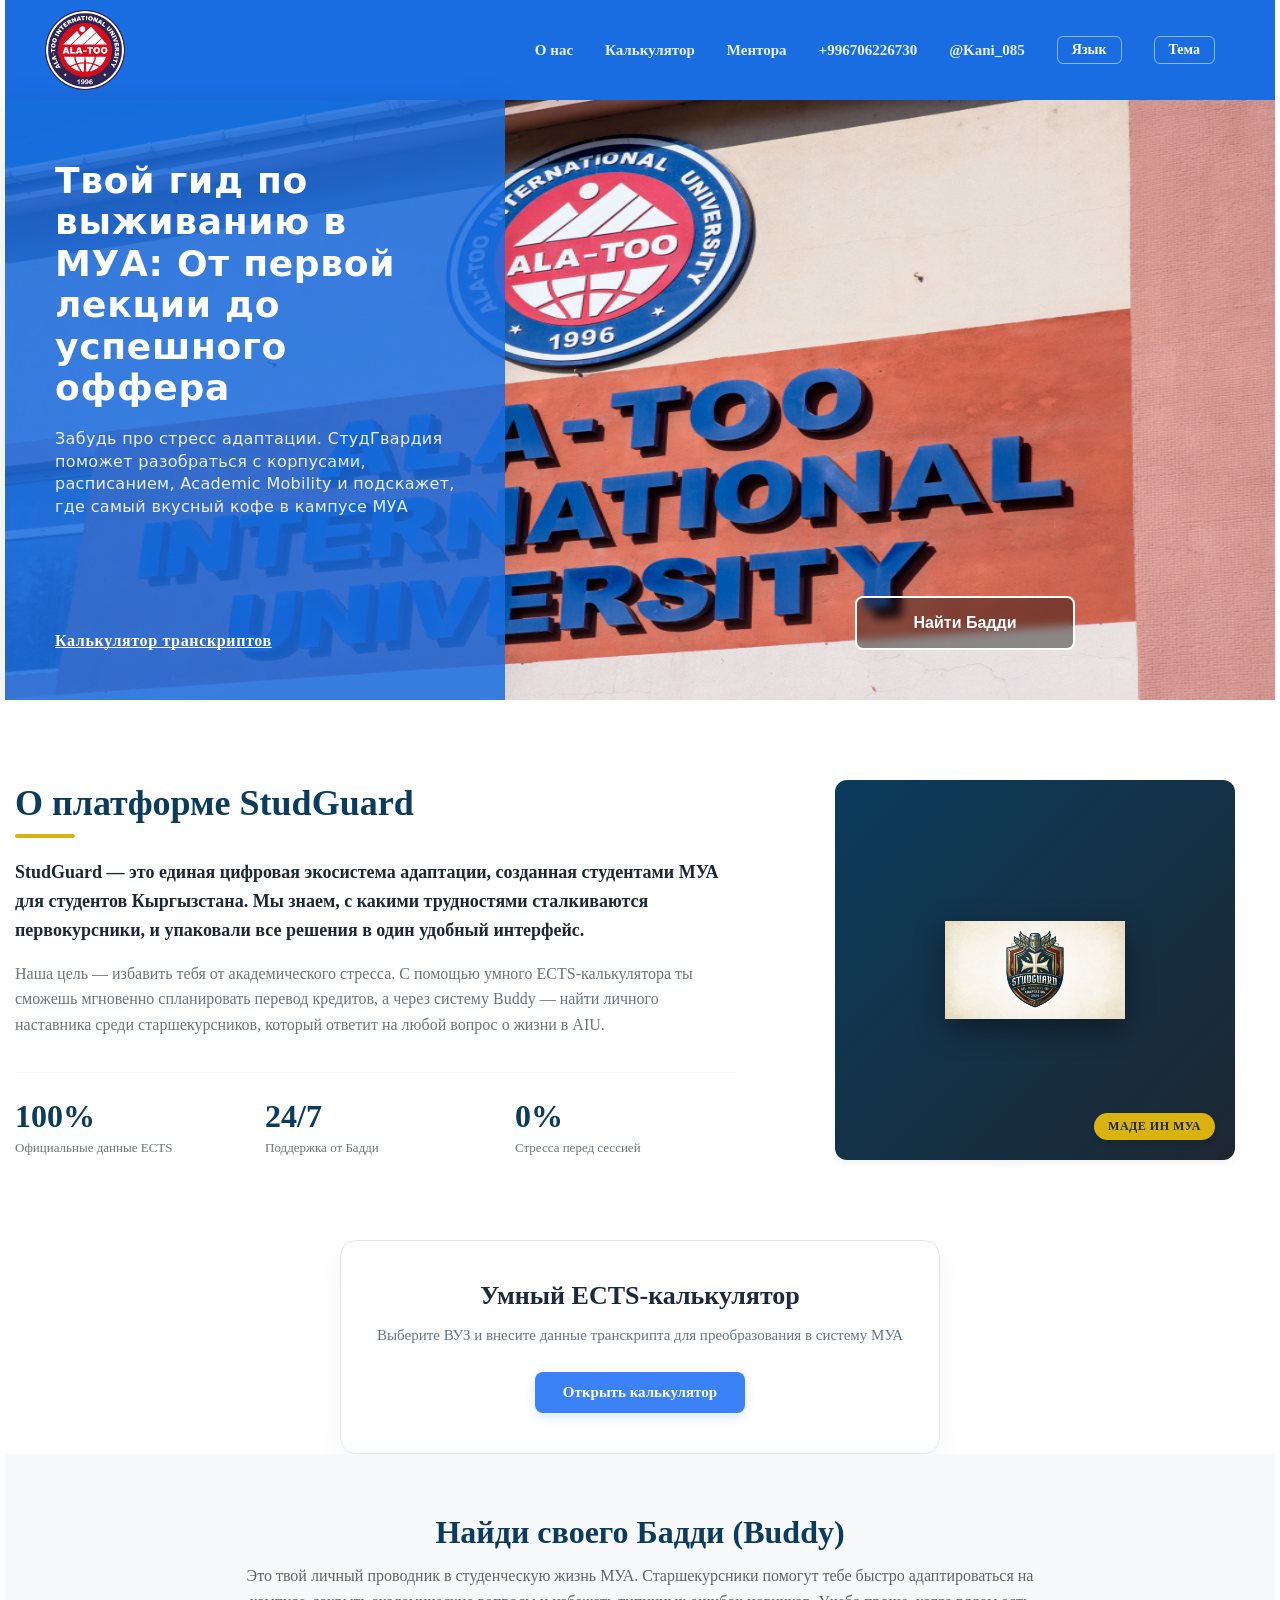
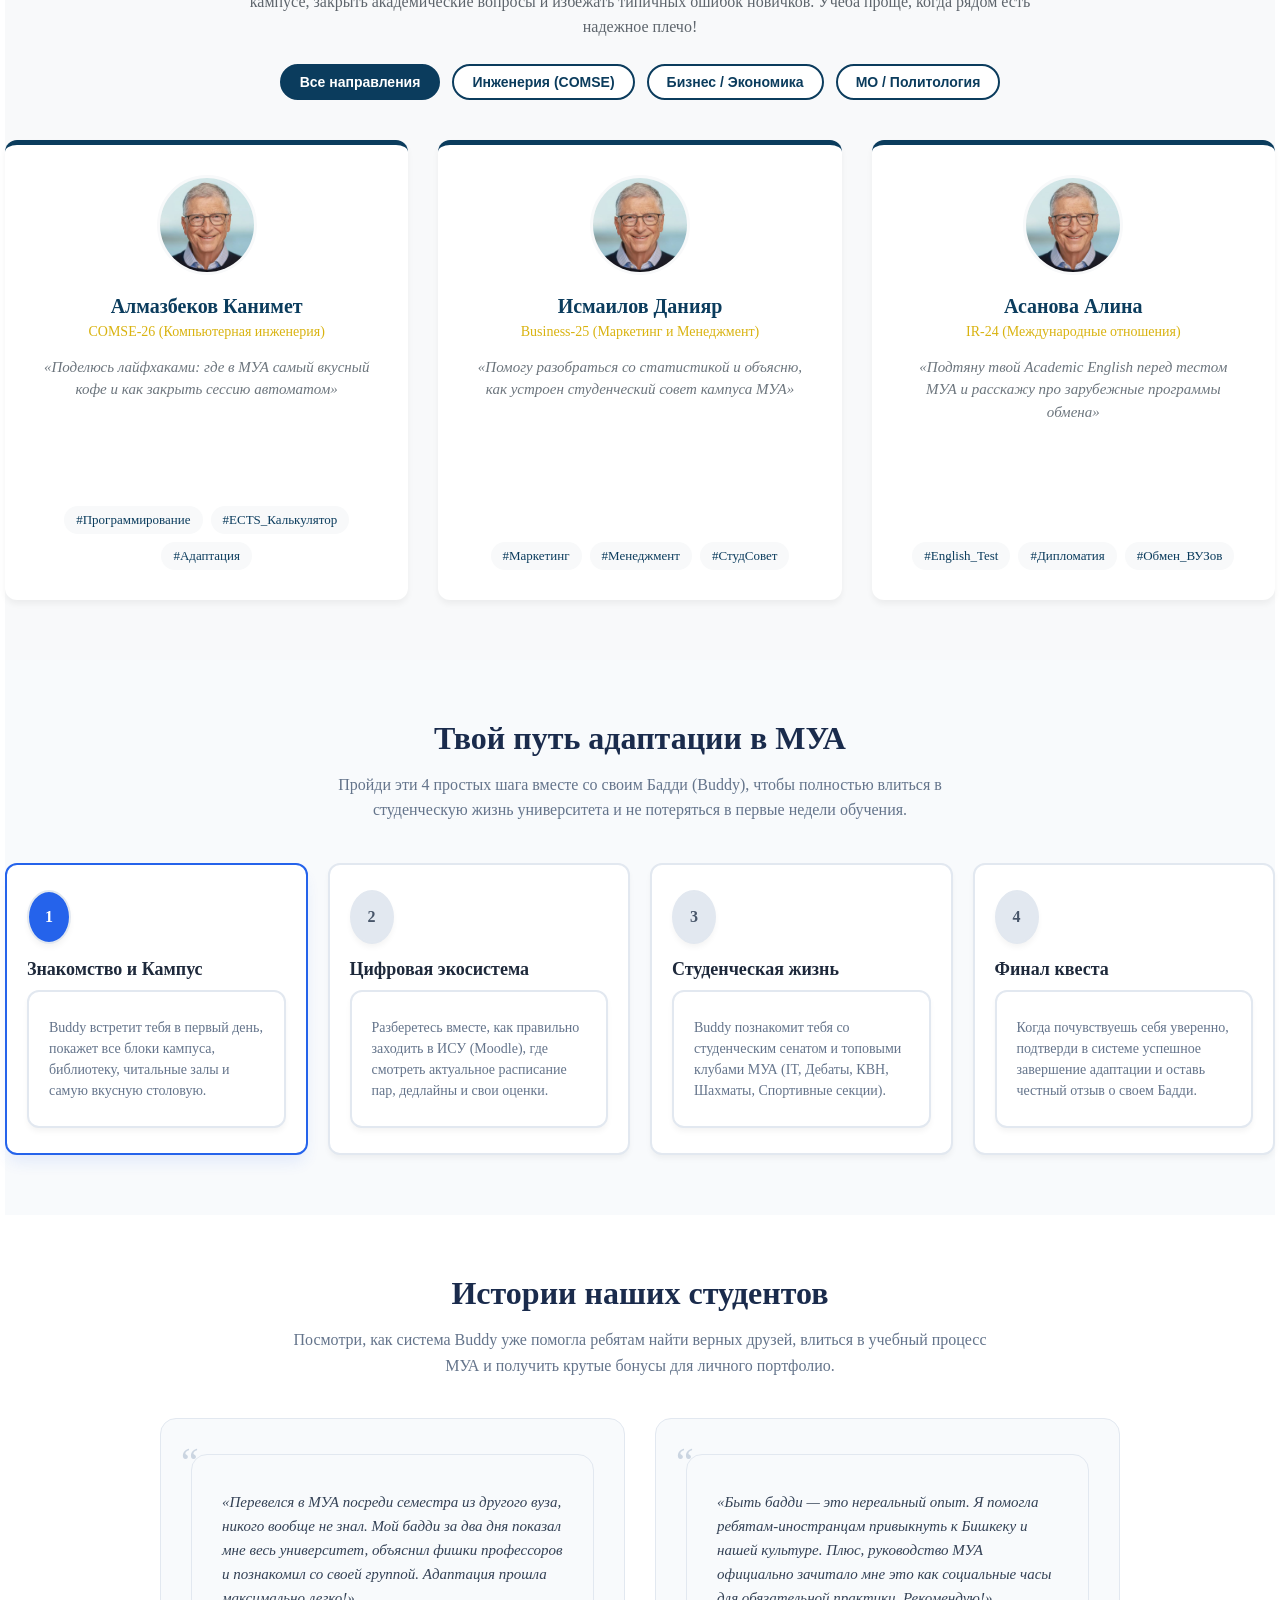
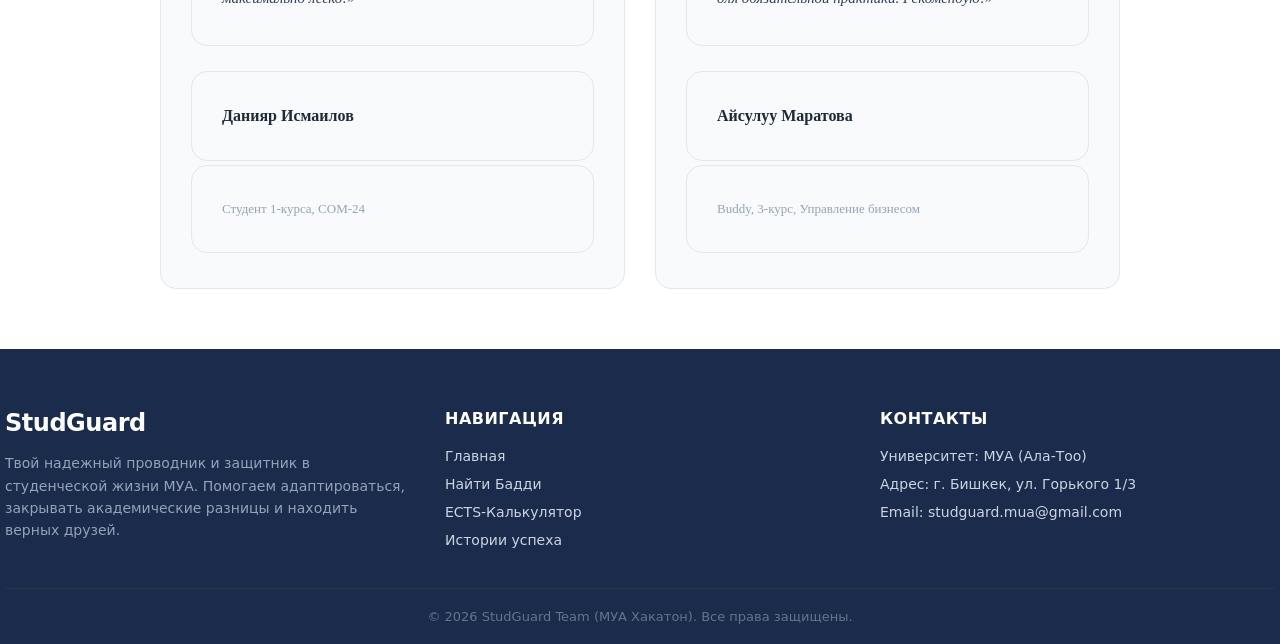
==== commit a5d18fcc: "style: polish index cta card and center layout" ====
--- a/index.html
+++ b/index.html
@@ -14,7 +14,7 @@
                     <nav class="hero__nav">
                         <div class="hero__nav--up">
                             <a href="#" class="hero__nav--up-a">О нас</a>
-                            <a href="./calc.html" class="hero__nav--up-a" target="_blank">Калькулятор</a>
+                            <a href="./transfer.html" class="hero__nav--up-a" target="_blank">Калькулятор</a>
                             <a href="#" class="hero__nav--up-a">Ментора</a>
                             <a href="#" class="hero__nav--up-a">+996706226730</a>
                             <a href="#" class="hero__nav--up-a">@Kani_085</a>  
@@ -76,12 +76,12 @@
                     <div class="calc__paper">
                         <div class="calc__header">
                             <h2>Умный ECTS-калькулятор</h2>
-                            <p>Выберите ВУЗ, и внесите данные транскрипта для преобразования в систему МУА</p>
-                            <a href="./calc.html">нажми на меня!</a>
-                        </div>
-                    </div>
-                </div>
-            </div>
+                            <p>Выберите ВУЗ и внесите данные транскрипта для преобразования в систему МУА</p>
+                            <a href="./transfer.html" class="calc__cta-btn">Открыть калькулятор</a>
+                        </div>
+                    </div>
+                </div>
+            </div>    
         </section>
 
         <section class="buddy">
@@ -90,13 +90,24 @@
                     <div class="buddy__header">
                         <h2>Найди своего Бадди (Buddy)</h2>
                         <p>Это твой личный проводник в студенческую жизнь МУА. Старшекурсники помогут тебе быстро адаптироваться на кампусе, закрыть академические вопросы и избежать типичных ошибок новичков. Учеба проще, когда рядом есть надежное плечо!</p>
-                    </div>
+                        
+                        <!-- НОВЫЙ БЛОК: Кнопки фильтрации (Зона роста №2 от жюри) -->
+                        <div class="buddy__filters">
+                            <button class="buddy__filter-btn active" data-filter="all">Все направления</button>
+                            <button class="buddy__filter-btn" data-filter="engineering">Инженерия (COMSE)</button>
+                            <button class="buddy__filter-btn" data-filter="business">Бизнес / Экономика</button>
+                            <button class="buddy__filter-btn" data-filter="ir">МО / Политология</button>
+                        </div>
+                    </div>
+
                     <div class="buddy__main">
                         <div class="buddy__cards">
-                            <article class="buddy__card-1">
-                                <img src="./assets/media/images/buddy__card-human.jpg" alt="Buuddy">
+                            
+                            <!-- Карточка 1: Инженерия (твоя) -->
+                            <article class="buddy__card-item" data-faculty="engineering">
+                                <img src="./assets/media/images/buddy__card-human.jpg" alt="Buddy">
                                 <h3>Алмазбеков Канимет</h3>
-                                <p class="buddy__card-faculty">COMSE-26(Компьютерная инженерия)</p>
+                                <p class="buddy__card-faculty">COMSE-26 (Компьютерная инженерия)</p>
                                 <p class="buddy__card-p">«Поделюсь лайфхаками: где в МУА самый вкусный кофе и как закрыть сессию автоматом»</p>
                                 <ul>
                                     <li>#Программирование</li>
@@ -104,33 +115,39 @@
                                     <li>#Адаптация</li>
                                 </ul>
                             </article>
-                            <article class="buddy__card-2">
-                                <img src="./assets/media/images/buddy__card-human.jpg" alt="Buuddy">
-                                <h3>Алмазбеков Канимет</h3>
-                                <p class="buddy__card-faculty">COMSE-26(Компьютерная инженерия)</p>
-                                <p class="buddy__card-p">«Поделюсь лайфхаками: где в МУА самый вкусный кофе и как закрыть сессию автоматом»</p>
+
+                            <!-- Карточка 2: Бизнес (новый профиль для разнообразия базы) -->
+                            <article class="buddy__card-item" data-faculty="business">
+                                <img src="./assets/media/images/buddy__card-human.jpg" alt="Buddy">
+                                <h3>Исмаилов Данияр</h3>
+                                <p class="buddy__card-faculty">Business-25 (Маркетинг и Менеджмент)</p>
+                                <p class="buddy__card-p">«Помогу разобраться со статистикой и объясню, как устроен студенческий совет кампуса МУА»</p>
                                 <ul>
-                                    <li>#Программирование</li>
-                                    <li>#ECTS_Калькулятор</li>
-                                    <li>#Адаптация</li>
+                                    <li>#Маркетинг</li>
+                                    <li>#Менеджмент</li>
+                                    <li>#СтудСовет</li>
                                 </ul>
                             </article>
-                            <article class="buddy__card-3">
-                                <img src="./assets/media/images/buddy__card-human.jpg" alt="Buuddy">
-                                <h3>Алмазбеков Канимет</h3>
-                                <p class="buddy__card-faculty">COMSE-26(Компьютерная инженерия)</p>
-                                <p class="buddy__card-p">«Поделюсь лайфхаками: где в МУА самый вкусный кофе и как закрыть сессию автоматом»</p>
+
+                            <!-- Карточка 3: Международные отношения (новый профиль) -->
+                            <article class="buddy__card-item" data-faculty="ir">
+                                <img src="./assets/media/images/buddy__card-human.jpg" alt="Buddy">
+                                <h3>Асанова Алина</h3>
+                                <p class="buddy__card-faculty">IR-24 (Международные отношения)</p>
+                                <p class="buddy__card-p">«Подтяну твой Academic English перед тестом МУА и расскажу про зарубежные программы обмена»</p>
                                 <ul>
-                                    <li>#Программирование</li>
-                                    <li>#ECTS_Калькулятор</li>
-                                    <li>#Адаптация</li>
+                                    <li>#English_Test</li>
+                                    <li>#Дипломатия</li>
+                                    <li>#Обмен_ВУЗов</li>
                                 </ul>
                             </article>
-                        </div>
-                    </div>
-                </div>
-            </div>
-        </section>
+
+                        </div>
+                    </div>
+                </div>
+            </div>
+        </section>
+
 
         <section class="roadmap">
             <div class="container">
--- a/styles/index.css
+++ b/styles/index.css
@@ -3,4 +3,61 @@
 @import "./root.css"; 
 @import "./global.css";
 @import "./style.css";
-@import "./calc.css";+@import "./calc.css";
+
+
+.calc__contant {
+    display: flex;
+    justify-content: center;
+    align-items: center;
+    width: 100%;
+}
+
+.calc__paper {
+    background: #ffffff;
+    border-radius: 16px;
+    padding: 40px 30px;
+    box-shadow: 0 10px 30px rgba(0, 0, 0, 0.04);
+    border: 1px solid #e2e8f0;
+    max-width: 600px;
+    width: 100%;
+    text-align: center; 
+}
+
+.calc__header h2 {
+    font-size: 26px;
+    color: #1e293b;
+    font-weight: 700;
+    margin-bottom: 12px;
+}
+
+.calc__header p {
+    font-size: 15px;
+    color: #64748b;
+    line-height: 1.6;
+    margin-bottom: 25px;
+}
+
+
+.calc__cta-btn {
+    display: inline-block;
+    padding: 12px 28px;
+    background-color: #3b82f6; 
+    color: #ffffff !important;
+    text-decoration: none;
+    font-weight: 600;
+    font-size: 15px;
+    border-radius: 8px;
+    box-shadow: 0 4px 12px rgba(59, 130, 246, 0.2);
+    transition: all 0.2s ease-in-out;
+}
+
+.calc__cta-btn:hover {
+    background-color: #2563eb;
+    transform: translateY(-2px); 
+    box-shadow: 0 6px 16px rgba(59, 130, 246, 0.3);
+}
+
+.calc__cta-btn:active {
+    transform: translateY(0);
+}
